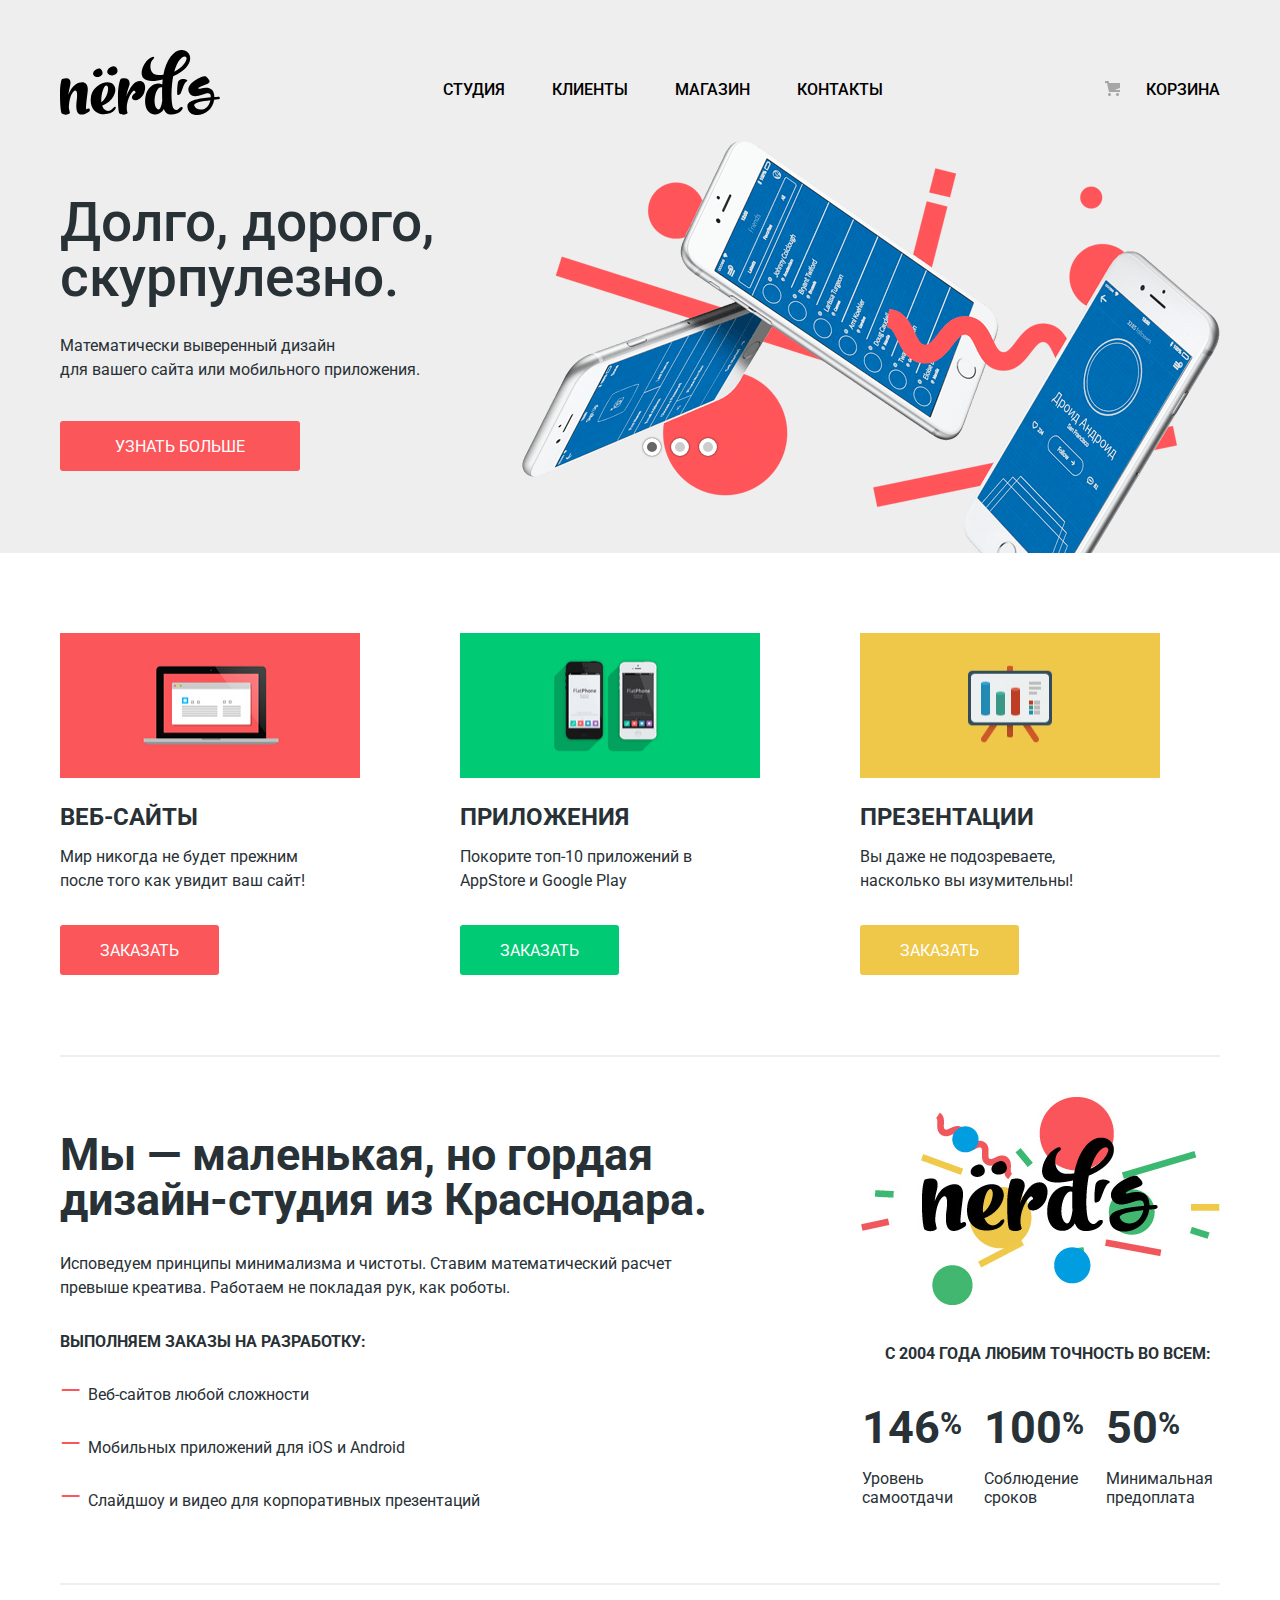
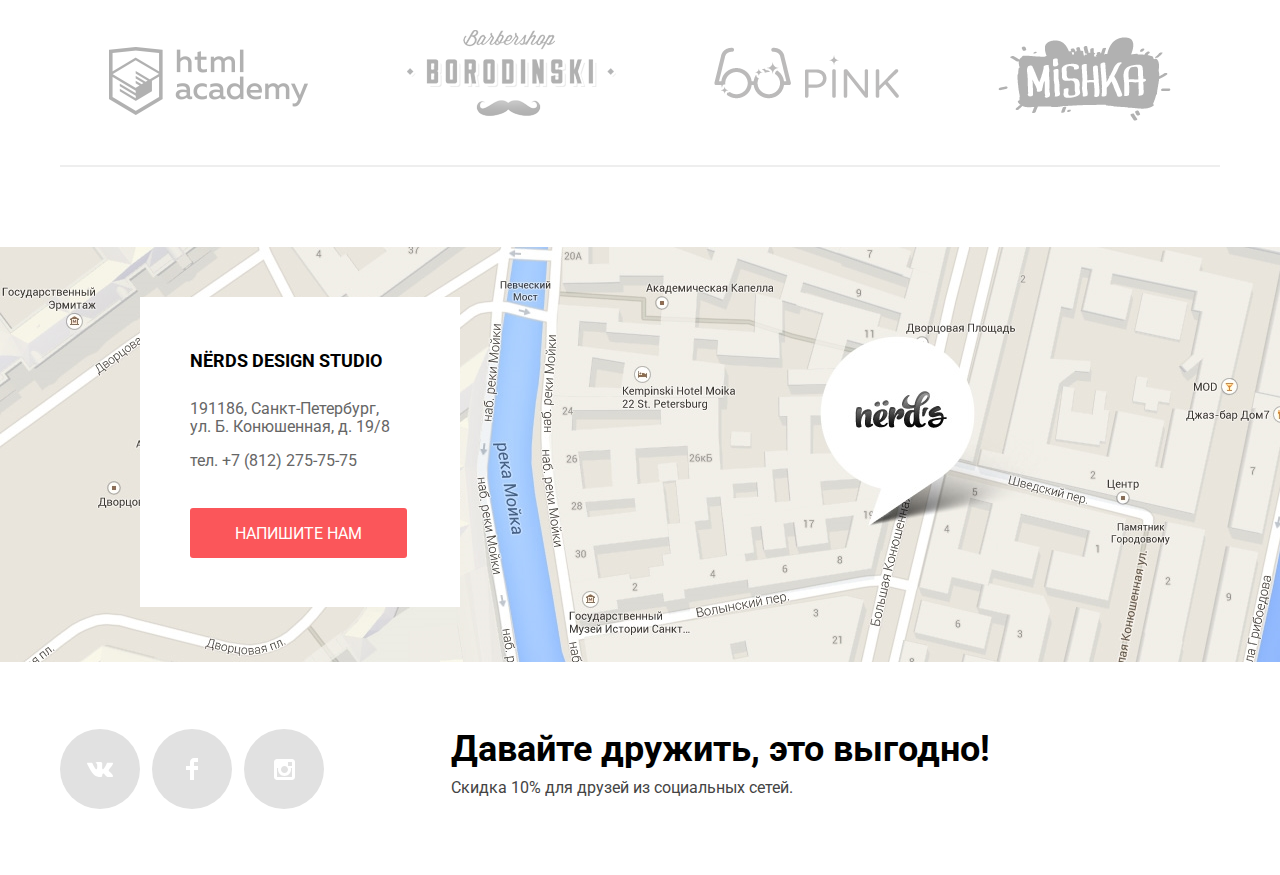
==== index.html @ 8e2d7c71 "Слайдер. Карта." ====
<!DOCTYPE html>
<html lang="ru">
<head>
    <meta charset="utf-8">
	<title>HTML Academy: Нёрдс</title>
	<link href="https://fonts.googleapis.com/css?family=Roboto:400,500,700&amp;subset=cyrillic" rel="stylesheet">
	<link href="css/normalize.css" rel="stylesheet">
	<link href="css/style.css" rel="stylesheet">
</head>
<body>
    <header class="hdr-main">
		<div class="layout-positioner">
			<a class="hdr-logo">
				<img src="img/nerds-logo.svg" width="160" height="65" alt="Логотип студии Нёрдс">
			</a>
			<nav>
				<ul class="main-menu">
					<li><a href="#">Студия</a></li>
					<li><a href="#">Клиенты</a></li>
					<li><a href="catalog.html">Магазин</a></li>
					<li><a href="#">Контакты</a></li>
				</ul>
			</nav>
			<a class="basket" href="#">Корзина</a>
		</div>
	</header>
	<main>
		<h1 class="visually-hidden">Дизайнерская студия Нёрдс</h1>
		<section class="slider">
			<h2 class="visually-hidden">Наши особенности</h2>
			<div class="layout-positioner">
				<input type="radio" id="btn-1" name="toggle" checked>
				<input type="radio" id="btn-2" name="toggle">
				<input type="radio" id="btn-3" name="toggle">
				<div class="slider-controls">
					<label for="btn-1"></label>
					<label for="btn-2"></label>
					<label for="btn-3"></label>
				</div>
				<div class="slider-inner">
					<div class="features">
						<div class="feature-slide slide-first">
							<div class="wrapper-slide">
								<p>Долго, дорого, скурпулезно.</p>
								<p>Математически выверенный дизайн<br> для вашего сайта или мобильного приложения.</p>
								<a class="button btn-slide" href="#" title="Подробнее">Узнать больше</a>
							</div>
						</div>
						<div class="feature-slide slide-second">
							<div class="wrapper-slide">
								<p>Любим математику как никто другой</p>
								<p>Никакого креатива, только математические формулы<br> для расчета идеальных пропорций.</p>
								<a class="button btn-slide" href="#" title="Подробнее">Узнать больше</a>
							</div>
						</div>
						<div class="feature-slide slide-third">
							<div class="wrapper-slide">
								<p>Только ночь, только хардкор</p>
								<p>Работать днем, как все? Мы против этого.<br> Ближе к полуночи работа только начинается.</p>
								<a class="button btn-slide" href="#" title="Подробнее">Узнать больше</a>
							</div>
						</div>
					</div>
				</div>
			</div>
		</section>
		<section class="advantages">
			<h2 class="visually-hidden">Наши преимущества</h2>
			<div class="layout-positioner">
				<ul class="advant-list">
					<li class="advant-item">
						<h3>Веб-сайты</h3>
						<p>Мир никогда не будет прежним<br> после того как увидит ваш сайт!</p>
						<a class="button" href="#" title="Оформить заказ">Заказать</a>
					</li>
					<li class="advant-item">
						<h3>Приложения</h3>
						<p>Покорите топ-10 приложений в AppStore и Google Play</p>
						<a class="button btn-green" href="#" title="Оформить заказ">Заказать</a>
					</li>
					<li class="advant-item">
						<h3>Презентации</h3>
						<p>Вы даже не подозреваете,<br> насколько вы изумительны!</p>
						<a class="button btn-yellow" href="#" title="Оформить заказ">Заказать</a>
					</li>
				</ul>
			</div>
		</section>
		<section class="studio">
			<h2 class="visually-hidden">О нас</h2>
			<div class="layout-positioner">
				<div class="wrapper-studio">
					<p>Мы — маленькая, но гордая дизайн-студия из Краснодара.</p>
					<p>Исповедуем принципы минимализма и чистоты. Ставим математический расчет превыше креатива. Работаем не покладая рук, как роботы.</p>
					<p>Выполняем заказы на разработку:</p>
					<ul>
						<li>Веб-сайтов любой сложности</li>
						<li>Мобильных приложений для iOS и Android</li>
						<li>Слайдшоу и видео для корпоративных презентаций</li>
					</ul>
				</div>
				<div class="wrapper-studio">
					<table class="studio-table">
						<caption>с 2004 года Любим точность во всем:</caption>
						<tr>
							<td><strong>146</strong><sup>%</sup></td>
							<td><strong>100</strong><sup>%</sup></td>
							<td><strong>50</strong><sup>%</sup></td>
						</tr>
						<tr>
							<td>Уровень самоотдачи</td>
							<td>Соблюдение сроков</td>
							<td>Минимальная предоплата</td>
						</tr>
					</table>
				</div>
			</div>
		</section>
		<section class="partners">
			<h2 class="visually-hidden">Наши партнеры</h2>
			<div class="layout-positioner">
				<ul class="partners-list">
					<li class="partner-item">
						<a href="https://htmlacademy.ru/intensive/htmlcss" target="_blank"><img src="img/logo-1.png" alt="Логотип HTML Academy" width="199" height="68"></a>
					</li>
					<li class="partner-item">
						<a href="#" target="_blank"><img src="img/logo-2.png" alt="Логотип Барбершоп" width="209" height="90"></a>
					</li>
					<li class="partner-item">
						<a href="#" target="_blank"><img src="img/logo-3.png" alt="Логотип Pink APP" width="185" height="52"></a>
					</li>
					<li class="partner-item">
						<a href="#" target="_blank"><img src="img/logo-4.png" alt="Логотип Mishka" width="173" height="84"></a>
					</li>
				</ul>
			</div>
		</section>
		<section class="contacts">
			<h2 class="visually-hidden">Наши контактные данные</h2>
			<div class="wrapper-contacts">
				<img src="img/map.jpg" width="1440" height="420" alt="Карта с месторасположением студии">
				<div class="windows-contacts">
					<h4>NЁRDS DESIGN STUDIO</h4>
					<p>191186, Санкт-Петербург,<br> 
					ул. Б. Конюшенная, д. 19/8
					</p>
					<p>тел. +7 (812) 275-75-75</p>
					<a class="button" href="#open-modal" title="Написать письмо">Напишите нам</a>
				</div>
			</div>
			<iframe src="https://yandex.ru/map-widget/v1/?um=constructor%3A1c86262f30f2a0dd16f19cb515d6ae26f671a3a46655e32dbae77481164a32fb&amp;source=constructor" width="100%" height="420" frameborder="0"></iframe>
		</section>
		<section class="modal" id="open-modal">
			<div class="modal-message">
			<h2>Напишите нам</h2>
			<form class="message" action="https://echo.htmlacademy.ru" method="post">
				<p>
					<label for="name-field">Ваше имя:</label>
					<input type="text" name="name" id="name-field" placeholder="Имя Фамилия" onfocus="placeholder='';" onblur="placeholder='Имя Фамилия';">
				</p>
				<p>
					<label for="email-field">Ваш e-mail:</label>
					<input type="email" name="email" id="email-field" placeholder="email@example.com" onfocus="placeholder='';" onblur="placeholder='email@example.com';">
				</p>
				<p>
					<label for="message-field">Текст письма:</label>
					<textarea name="message" id="message-field" placeholder="В свободной форме" onfocus="placeholder='';" onblur="placeholder='В свободной форме';"></textarea>
				</p>
				<button type="submit" class="modal-button button">Отправить</button>
				<a href="#close" class="modal-close">&#10006;</a>
			</form>
			</div>
		</section>
	</main>
	<footer class="ftr-main">
		<div class="layout-positioner">
			<ul class="social-menu">
				<li><a href="#" title="Мы В Контакте" target="_blank"><img src="img/vk-icon.svg" alt="В Контакте"></a></li>
				<li><a href="#" title="Мы в Фейсбуке" target="_blank"><img src="img/fb-icon.svg" alt="Фейсбук"></a></li>
				<li><a href="#" title="Мы в Инстаграм" target="_blank"><img src="img/insta-icon.svg" alt="Инстаграм"></a></li>
			</ul>
			<div class="promo">
				<p><strong>Давайте дружить, это выгодно!</strong><br>
				Скидка 10% для друзей из социальных сетей.</p>
			</div>
		</div>
	</footer>
  </body>
</html>
---- css/style.css ----
body {
    margin: 0;
    padding: 0;
    font: 400 16px/24px "Roboto", "Arial", sans-serif;
    color: #283136;
    background-color: #fff;
  }

  a {
    text-decoration: none;
  }

  ul {
    list-style: none;
    margin: 0;
    padding: 0;
  }

  img {
    max-width: 100%;
    height: auto;
  }

  .button {
    display: inline-block;
    font: inherit;
    text-align: center;
    color: #ffffff;
    font-weight: 400;
    font-size: 16px;
    line-height: 18px;
    vertical-align: middle;
    text-transform: uppercase;
    background-color: #fb565a;
    border: none;
    border-radius: 3px;
  }

  .button:hover,
  .button:focus {
    background-color: #e74246;
  }

  .button:active {
    color: rgba(255, 255, 255, 0.5);
    background-color: #d7373b;
    box-shadow: inset 0 3px #c13135;
  }

  .visually-hidden:not(:focus):not(:active),
  input[type="checkbox"].visually-hidden,
  input[type="radio"].visually-hidden {
    position: absolute;
    width: 1px;
    height: 1px;
    margin: -1px;
    border: 0;
    padding: 0;
    white-space: nowrap;
    clip-path: inset(100%);
    clip: rect(0 0 0 0);
    overflow: hidden;
  }

  .layout-positioner {
    width: 1160px;
    margin: 0 auto;
    padding: 0 20px;
  }

  header,
  .slider {
    background-color: #eee;
  }

  .hdr-main {
    padding-top: 50px;
  }

  .inner .hdr-main {
    padding-bottom: 70px;
  }

  .hdr-main .layout-positioner {
    display: flex;
    justify-content: space-between;
    align-items: center;
  }
  
  .hdr-main h1 {
    font-weight: 500;
    font-size: 55px;
    line-height: 55px;
    color: #000;
    text-align: center;
    margin-top: 70px;
  }

  .hdr-logo img:hover {
    opacity: 0.6;
  }

  .hdr-logo img:active {
    opacity: 0.3;
  }

  nav a,
  nav+a {
    display: block;
    margin-top: 7px;
    font-weight: 500;
    line-height: 18px;
    text-transform: uppercase;
    color: #000;
  }

  nav a:hover,
  nav a:focus,
  nav+a:hover,
  nav+a:focus {
    color: #fb565a;
  }

  nav a:active,
  nav+a:active {
    color: #ababab;
  }

  .main-menu {
    display: flex;
    justify-content: space-between;
    flex-wrap: wrap;
    width: 440px;
  }

  .main-menu-current {
    border-bottom: 2px solid #fb565a;
  }

  .basket {
    position: relative;
    width: 115px;
    text-align: right;
  }

  .basket::before {
    content: "";
    position: absolute;
    width: 15px;
    height: 15px;
    left: 0;
    background: url("../img/cart-icon.png") no-repeat;
  }

  .slider .layout-positioner {
    position: relative;
    overflow: hidden;
  }

  .slider input[type="radio"] {
    display: none;
  }

  .slider-controls {
    position: absolute;
    bottom: 90px;
    left: 50%;
    z-index: 1;
  }

  .slider-controls label {
    display: inline-block;
    margin: 0 3px;
    width: 10px;
    height: 10px;
    border: 4px solid white;
    border-radius: 50%;
    background-color: #cccccc;
    box-shadow: 0 0 2px rgba(0, 0, 0, 0.8);
    cursor: pointer;
    transition: background-color 0.2s;
  }

  #btn-1:checked ~ .slider-controls label[for="btn-1"],
  #btn-2:checked ~ .slider-controls label[for="btn-2"],
  #btn-3:checked ~ .slider-controls label[for="btn-3"] {
    background-color: #666666;
  }
  
  
  #btn-1:checked ~ .slider-inner .features {
    transform: translate(0);
  }
  
  #btn-2:checked ~ .slider-inner .features {
    transform: translate(-1200px);
  }
  
  #btn-3:checked ~ .slider-inner .features {
    transform: translate(-2400px);
  }

  .features {
    width: 320%;
    word-wrap: break-word;
    transition: transform 0.8s ease;
  }

  .feature-slide {
    width: 1190px;
    float: left;
  }

  .wrapper-slide {
    width: 520px;
    padding-top: 73px;
    padding-bottom: 82px;
  }

  .wrapper-slide p {
    margin-top: 29px;
    margin-bottom: 39px;
  }

  .wrapper-slide p:first-child {
    margin: 0;
    font-weight: 500;
    font-size: 55px;
    line-height: 55px;
  }

  .slide-first {
    background: url("../img/slide1.png") no-repeat right 30px bottom;
  }

  .slide-second {
    background: url("../img/slide2.png") no-repeat right bottom;
  }

  .slide-third {
    background: url("../img/slide3.png") no-repeat right bottom;
  }

  .btn-slide {
    padding: 17px 55px 15px 55px;
  }

  .advant-list {
    display: flex;
    padding-top: 80px;
    padding-bottom: 80px;
    border-bottom: 2px solid #eee;
  }

  .advant-item {
    width: 300px;
    margin-right: 100px;
    padding-top: 145px;
  }

  .advant-item:last-child {
    margin-right: 0;
  }
  
  .advant-item:first-child {
    background: url("../img/illustration-1.png") no-repeat;
    background-size: 100% 145px;
  }

  .advant-item:nth-child(2) {
    background: url("../img/illustration-2.png") no-repeat;
    background-size: 100% 145px;
  }

  .advant-item:last-child {
    background: url("../img/illustration-3.png") no-repeat;
    background-size: 100% 145px;
  }

  .advant-item h3 {
    margin-bottom: 13px;
    font-weight: 700;
    font-size: 24px;
    line-height: 30px;
    text-transform: uppercase;
  }

  .advant-item p {
    margin-top: 0;
    margin-bottom: 32px;
  }

  .advant-item .button {
    padding: 17px 40px 15px 40px;
  }

  .btn-green {
    background-color: #00ca74;
  }

  .btn-green:hover,
  .btn-green:focus {
    background-color: #00bc6c;
  }

  .btn-green:active {
    background-color: #00aa62;
    box-shadow: inset 0 3px #009958;
  }

  .btn-yellow {
    background-color: #efc84a;
  }

  .btn-yellow:hover,
  .btn-yellow:focus {
    background-color: #eab534;
  }

  .btn-yellow:active {
    background-color: #e5a722;
    box-shadow: inset 0 3px #ce961f;
  }

  .studio {
    padding-top: 40px;
    padding-bottom: 45px;
  }

  .studio .layout-positioner {
    display: flex;
    justify-content: space-between;
  }

  .wrapper-studio li {
    margin-bottom: 25px;
  }

  .wrapper-studio li::before {
    content: "― ";
    color: #fb565a;
    font-size: 27px;
  }

  .wrapper-studio:first-child {
    width: 660px;
  }

  .wrapper-studio:last-child {
    width: 360px;
    padding-top: 245px;
    background: url("../img/nerds-illustration.jpg") no-repeat;
  }

  .wrapper-studio p:first-child {
    font-weight: 700;
    font-size: 45px;
    line-height: 45px;
    margin-top: 35px;
    margin-bottom: 30px;
  }

  .wrapper-studio p:nth-child(2) {
    margin-bottom: 30px;
  }

  .wrapper-studio p:last-of-type {
    margin-bottom: 25px;
  }

  .studio-table caption {
    margin-bottom: 50px;
  }

  .studio-table caption,
  .wrapper-studio p:last-of-type {
    font-weight: 700;
    text-transform: uppercase;
  }

  .studio-table td {
    padding: 5px 20px 15px 0;
    text-align: left;
    line-height: 1.2;
  }

  .studio-table strong {
    font-weight: 700;
    font-size: 45px;
    line-height: 10.06px;
  }

  .studio-table sup {
    font-weight: 700;
    font-size: 30px;
    vertical-align: middle;
  }

  .partners-list {
    display: flex;
    justify-content: space-around;
    border-top: 2px solid #eee;
    padding-top: 45px;
    padding-bottom: 37px;
    border-bottom: 2px solid #eee;
  }

  .partner-item {
    opacity: 0.3;
  }

  .partner-item:hover {
    opacity: 1;
  }

  .partner-item:active {
    opacity: 0.1;
  }

  .partner-item:first-child {
    margin-top: 17px;
  }

  .partner-item:nth-child(3) img{
    margin-top: 17px;
  }

  .partner-item:last-child {
    margin-top: 7px;
  }

  .contacts {
    position: relative;
    padding-top: 80px;
  }

  .inner .contacts {
    padding-top: 60px;
  }

  .contacts iframe {
    position: absolute;
    top: 75px;
    left: 0;
    width: 100%;
    z-index: 1;
  }

  .inner .contacts iframe {
    top: 60px;
  }

  .wrapper-contacts {
    position: relative;
    width: 1440px;
    height: 420px;
    margin: 0 auto;
  }

  .windows-contacts {
    position: absolute;
    width: 320px;
    height: 310px;
    top: 50px;
    left: 140px;
    padding: 25px 50px;
    box-sizing: border-box;
    background-color: #fff;
    z-index: 2;
  }

  .windows-contacts h4 {
    color: #000;
    font-weight: 700;
    font-size: 18px;
    line-height: 30px;
  }

  .windows-contacts p {
    color: #666;
    font-size: 16px;
    line-height: 18px;
  }

  .windows-contacts p:nth-of-type(2) {
    margin-bottom: 38px;
  }

  .windows-contacts .button {
    padding: 17px 45px 15px 45px;
  } 

  .flex-container {
    display: flex;
    justify-content: space-between;
    padding-top: 53px;
  }

  .filters {
    min-width: 260px;
  }

  .filters fieldset {
    padding: 0;
    border: none;
    margin-bottom: 28px;
  }

  .filters ul {
    line-height: 40px;
  }

  .filters legend {
    color: #000;
    font-weight: 700;
    font-size: 18px;
    line-height: 30px;
    text-transform: uppercase;
  }

  .filter-slider legend {
    margin-bottom: 60px;
  }

  .filter-option li {
    padding-left: 35px;
  }

  .filter-option label {
    position: relative;
    display: block;
    cursor: pointer;
  }

  .filter-radio+label::before {
    content: "";
    position: absolute;
    width: 25px;
    height: 25px;
    left: -35px;
    top: 8px;
    background: url("../img/radio-off.png") no-repeat;
    opacity: 0.5;
  }

  .filter-radio:checked+label::before {
    content: "";
    position: absolute;
    width: 25px;
    height: 25px;
    left: -35px;
    top: 8px;
    background: url("../img/radio-on.png") no-repeat;
    opacity: 0.5;
  }

  .filter-checkbox+label::before {
    content: "";
    position: absolute;
    width: 25px;
    height: 25px;
    left: -35px;
    top: 8px;
    background: url("../img/checkbox-off.png") no-repeat;
    opacity: 0.5;
  }

  .filter-checkbox:checked+label::before {
    content: "";
    position: absolute;
    width: 25px;
    height: 25px;
    left: -35px;
    top: 8px;
    background: url("../img/checkbox-on.png") no-repeat;
    opacity: 0.5;
  }

  .filters input:hover+label::before,
  .filters input:focus+label::before {
    opacity: 1;
  }

  .filters input:disabled+label {
    color: #bec1c2;
  }

  .filters input:disabled+label::before {
    opacity: 0.15;
  }

  .filter-button {
    padding: 17px 90px 15px 90px;
    font-weight: 500;
    color: #000;
    background-color: #eee;
  }

  .filter-button:hover,
  .filter-button:focus {
    background-color: #dfdfdf;
    outline: none;
  }

  .filter-button:active {
    color: #959595;
    background-color: #d5d5d5;
    box-shadow: inset 0 3px #bfbfbf;
    outline: none;
  }

  .sort p {
    display: inline;
    color: #000;
    font-weight: 700;
    font-size: 18px;
    line-height: 30px;
    text-transform: uppercase;
  }

  .sort ul {
    float: right;
  }

  .sort li {
    display: inline-block;
    margin-left: 21px;
  }

  .sort li:last-of-type a,
  .sort li:nth-last-of-type(2) a {
    font-size: 32px;
    vertical-align: middle;
  }

  .sort li:last-of-type a {
    position: relative;
    right: -8px;
  }

  .sort li:last-of-type {
    margin-left: -10px;
  }

  .sort li:nth-last-of-type(2) {
    margin-left: 36px;
  }

  .sort a {
    color: #b2b2b2;
    font-size: 14px;
    line-height: 18px;
    text-transform: uppercase;
  }

  .sort a:hover,
  .sort a:focus {
    color: #666;
  }

  .sort a:active {
    color: #000;
  }

  .catalog {
    width: 760px;
  }

  .catalog-list {
    display: flex;
    flex-wrap: wrap;
    justify-content: space-between;
    margin-top: 47px;
  }

  .catalog-item {
    position: relative;
    width: 360px;
    height: 615px;
    margin-bottom: 35px;
    padding-top: 40px;
    box-sizing: border-box;
    background-color: #e9e9e9;
    border-top-left-radius: 5px;
    border-top-right-radius: 5px;
  }

  .catalog-item:hover {
    background-color: #4d4d4d;
  }

  .catalog-item:hover>.catalog-item-hidden {
    display: block;
  }

  .catalog-item span {
    position: absolute;
    top: 7px;
    left: 10px;
    color: #fff;
    font-size: 30px;
  }

  .catalog-item-hidden {
    position: absolute;
    display: none;
    width: 360px;
    padding-top: 10px;
    padding-bottom: 50px;
    bottom: 0;
    left: 0;
    background-color: #eee;
    text-align: center;
  }

  .catalog-item-hidden h3 {
    color: #000;
    font-size: 18px;
    line-height: 30px;
    text-transform: uppercase;
  }

  .catalog-item-hidden p {
    margin-bottom: 40px;
    color: #666;
    font-size: 16px;
    line-height: 18px;
  }

  .catalog-item-hidden .button {
    padding: 15px 60px;
  }

  .pagination-item {
    display: inline-block;
    vertical-align: top;
    margin-top: 25px;
  }

  .pagination-item a { 
    display: block;
    padding: 10px 17px;
    margin-right: 8px;
    box-sizing: border-box;
    font-weight: 500;
    color: #000;
    text-align: center;
    background-color: #eee;
    border: 3px solid transparent;
    border-radius: 3px;
  }
  
  .pagination-item:last-child a {
    padding: 10px 82px;
    text-transform: uppercase;
  }

  .pagination-item a:hover,
  .pagination-item a:focus {
    background-color: #dfdfdf;
  }
  
  .pagination-item a:active {
    color: #959595;
    background-color: #d5d5d5;
    border-top-color: #bfbfbf;
  }

  .pagination-item-current a {
    color: #000000;
    background-color: #fff;
    border: 3px solid #dfdfdf;
  }
  
  .pagination-item-current a:hover,
  .pagination-item-current a:focus,
  .pagination-item-current a:active {
    color: #000000;
    background-color: #ffffff;
  }

  .ftr-main {
    padding-top: 50px;
    padding-bottom: 55px;
  }

  .ftr-main .layout-positioner {
    display: flex;
    align-items: center;
  }

  .social-menu {
    margin-right: 127px;
  }

  .social-menu li {
    display: inline-block;
  }

  .social-menu a {
    display: inline-block;
    width: 80px;
    height: 80px;
    margin-right: 8px;
    border-radius: 50%;
    text-align: center;
    line-height: 80px;
    background-color: #e1e1e1;
  }

  .social-menu li:last-child a {
    margin-right: 0;
  }

  .social-menu img {
    vertical-align: middle;
  } 

  .social-menu a:hover,
  .social-menu a:focus {
    background-color: #e74246;
  }

  .social-menu a:active {
    background-color: #d7373b;
    box-shadow: inset 0 3px #c13135;
  }

  .social-menu a:active img {
    opacity: 0.5;
  }

  .promo strong {
    color: #000;
    font-weight: 700;
    font-size: 36px;
  }

  .promo p {
    color: #444;
    line-height: 32px;
  }

  .modal {
    position: fixed;
    top: 0;
    right: 0;
    bottom: 0;
    left: 0;
    background: rgba(255,255,255,0.4);
    display: none;
  }

  .modal:target {
    display: block;
    pointer-events: auto;
  }

  .modal-message {
    position: relative;
    width: 960px;
    height: 590px;
    padding: 67px 100px;
    margin: 50vh auto;
    transform: translateY(-300px);
    box-sizing: border-box;
    background-color: #fff;
    box-shadow: 0 15px 50px -10px #000;
  }

  .modal-message h2 {
    margin-top: 0;
    font-weight: 500;
    font-size: 45px;
    line-height: 45px;
    color: #000;
  }

  .message p {
    display: inline-block;
  }

  .message p:first-child {
    margin-right: 36px;
  }

  .message input {
    width: 360px;
    padding: 11px;
    box-sizing: border-box;
  }

  .message textarea {
    width: 760px;
    height: 110px;
    margin-bottom: 25px;
    padding: 11px;
    box-sizing: border-box;
  }


  .modal input,
  .modal textarea {
    font: inherit;
    background-color: transparent;
    border: 2px solid #d7dcde;
  }

  .modal input:hover,
  .modal textarea:hover {
    border-color: #b4b9bb;
  }

  .modal input:focus,
  .modal textarea:focus {
    outline: none;
    border-color: #000;
  }

  .modal input:invalid,
  .modal textarea:invalid {
    border-color: #e74246;
    color: #e74246;
  }

  .modal label {
    display: block;
    font-weight: 700;
    line-height: 18px;
    margin-bottom: 10px;
  }

  .modal-close {
    position: absolute;
    top: 70px;
    right: 80px;
    cursor: pointer;
    font-size: 30px;
    color: #fecccd; 
    border: none;
    background: none;
    outline: none;
  }

  .modal-close:hover,
  .modal-close:focus {
    color: #fb565a;
  }

  .modal-close:active {
    color: #ffeeee;
  }

  .modal-button {
    padding: 17px 80px 15px 80px;
    cursor: pointer;
    outline: none;
  }
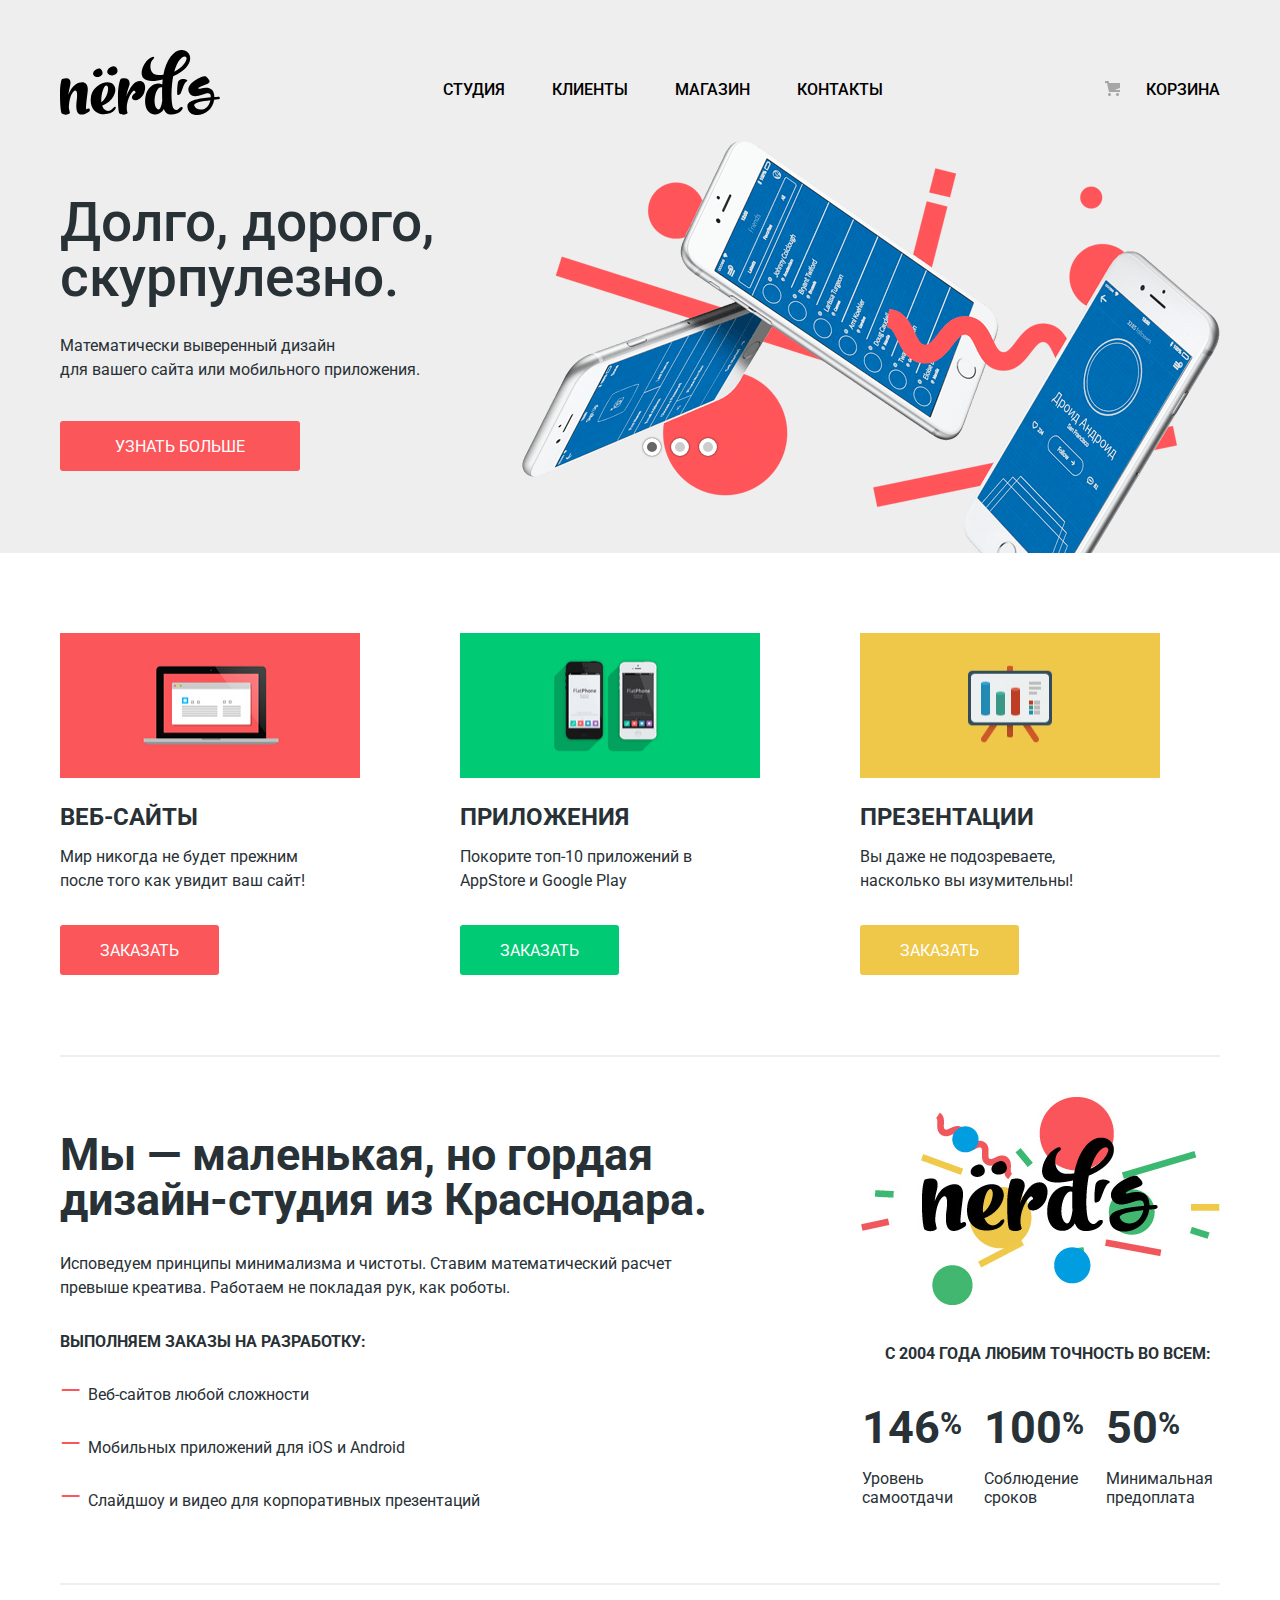
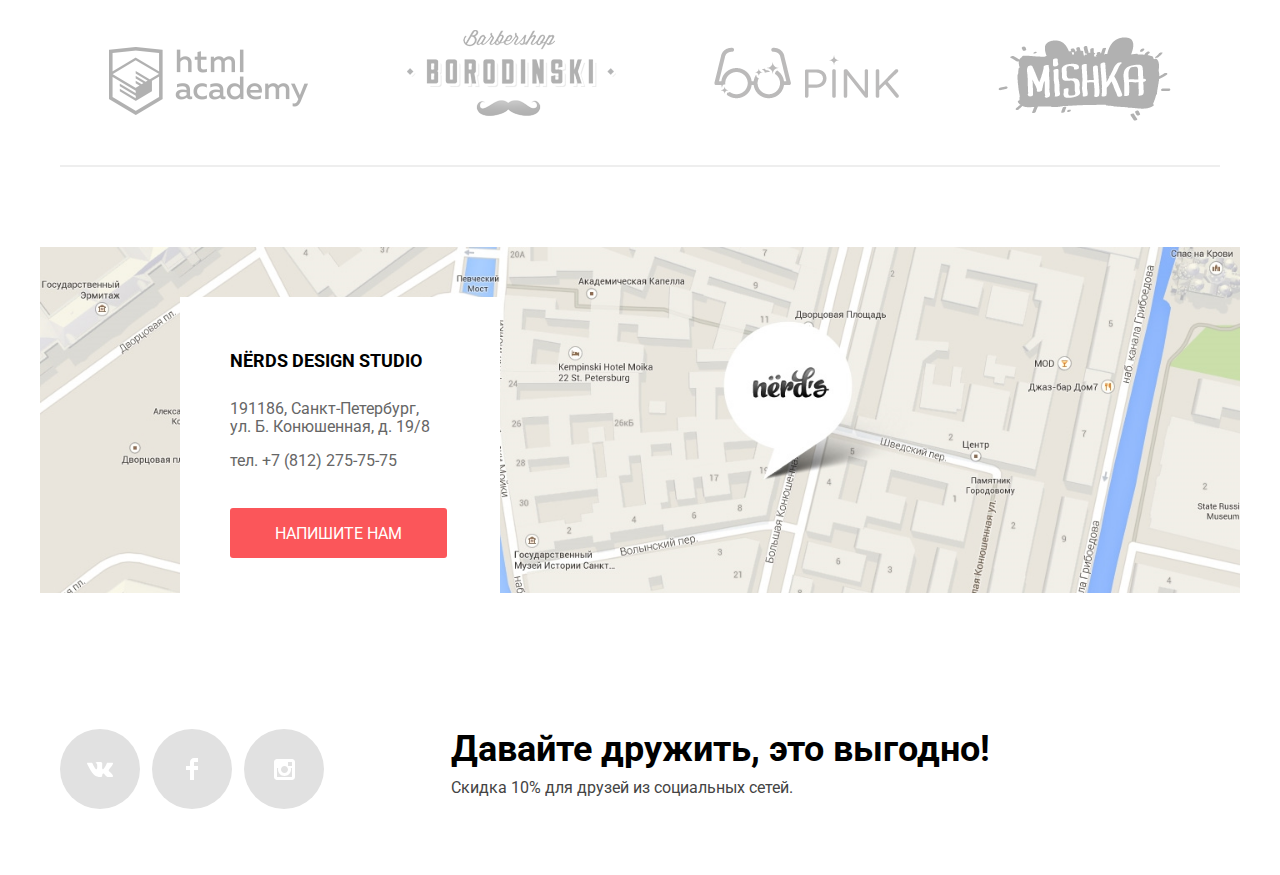
==== commit 16cf2724: "Правка карты." ====
--- a/index.html
+++ b/index.html
@@ -138,7 +138,7 @@
 		<section class="contacts">
 			<h2 class="visually-hidden">Наши контактные данные</h2>
 			<div class="wrapper-contacts">
-				<img src="img/map.jpg" width="1440" height="420" alt="Карта с месторасположением студии">
+				<img src="img/map.jpg" width="1200" height="420" alt="Карта с месторасположением студии">
 				<div class="windows-contacts">
 					<h4>NЁRDS DESIGN STUDIO</h4>
 					<p>191186, Санкт-Петербург,<br> 
@@ -148,7 +148,7 @@
 					<a class="button" href="#open-modal" title="Написать письмо">Напишите нам</a>
 				</div>
 			</div>
-			<iframe src="https://yandex.ru/map-widget/v1/?um=constructor%3A1c86262f30f2a0dd16f19cb515d6ae26f671a3a46655e32dbae77481164a32fb&amp;source=constructor" width="100%" height="420" frameborder="0"></iframe>
+			<iframe src="https://yandex.ru/map-widget/v1/?um=constructor%3A1c86262f30f2a0dd16f19cb515d6ae26f671a3a46655e32dbae77481164a32fb&amp;source=constructor"></iframe>
 		</section>
 		<section class="modal" id="open-modal">
 			<div class="modal-message">
--- a/css/style.css
+++ b/css/style.css
@@ -443,6 +443,8 @@
     top: 75px;
     left: 0;
     width: 100%;
+    height: 420px;
+    border: none;
     z-index: 1;
   }
 
@@ -452,7 +454,7 @@
 
   .wrapper-contacts {
     position: relative;
-    width: 1440px;
+    width: 1200px;
     height: 420px;
     margin: 0 auto;
   }
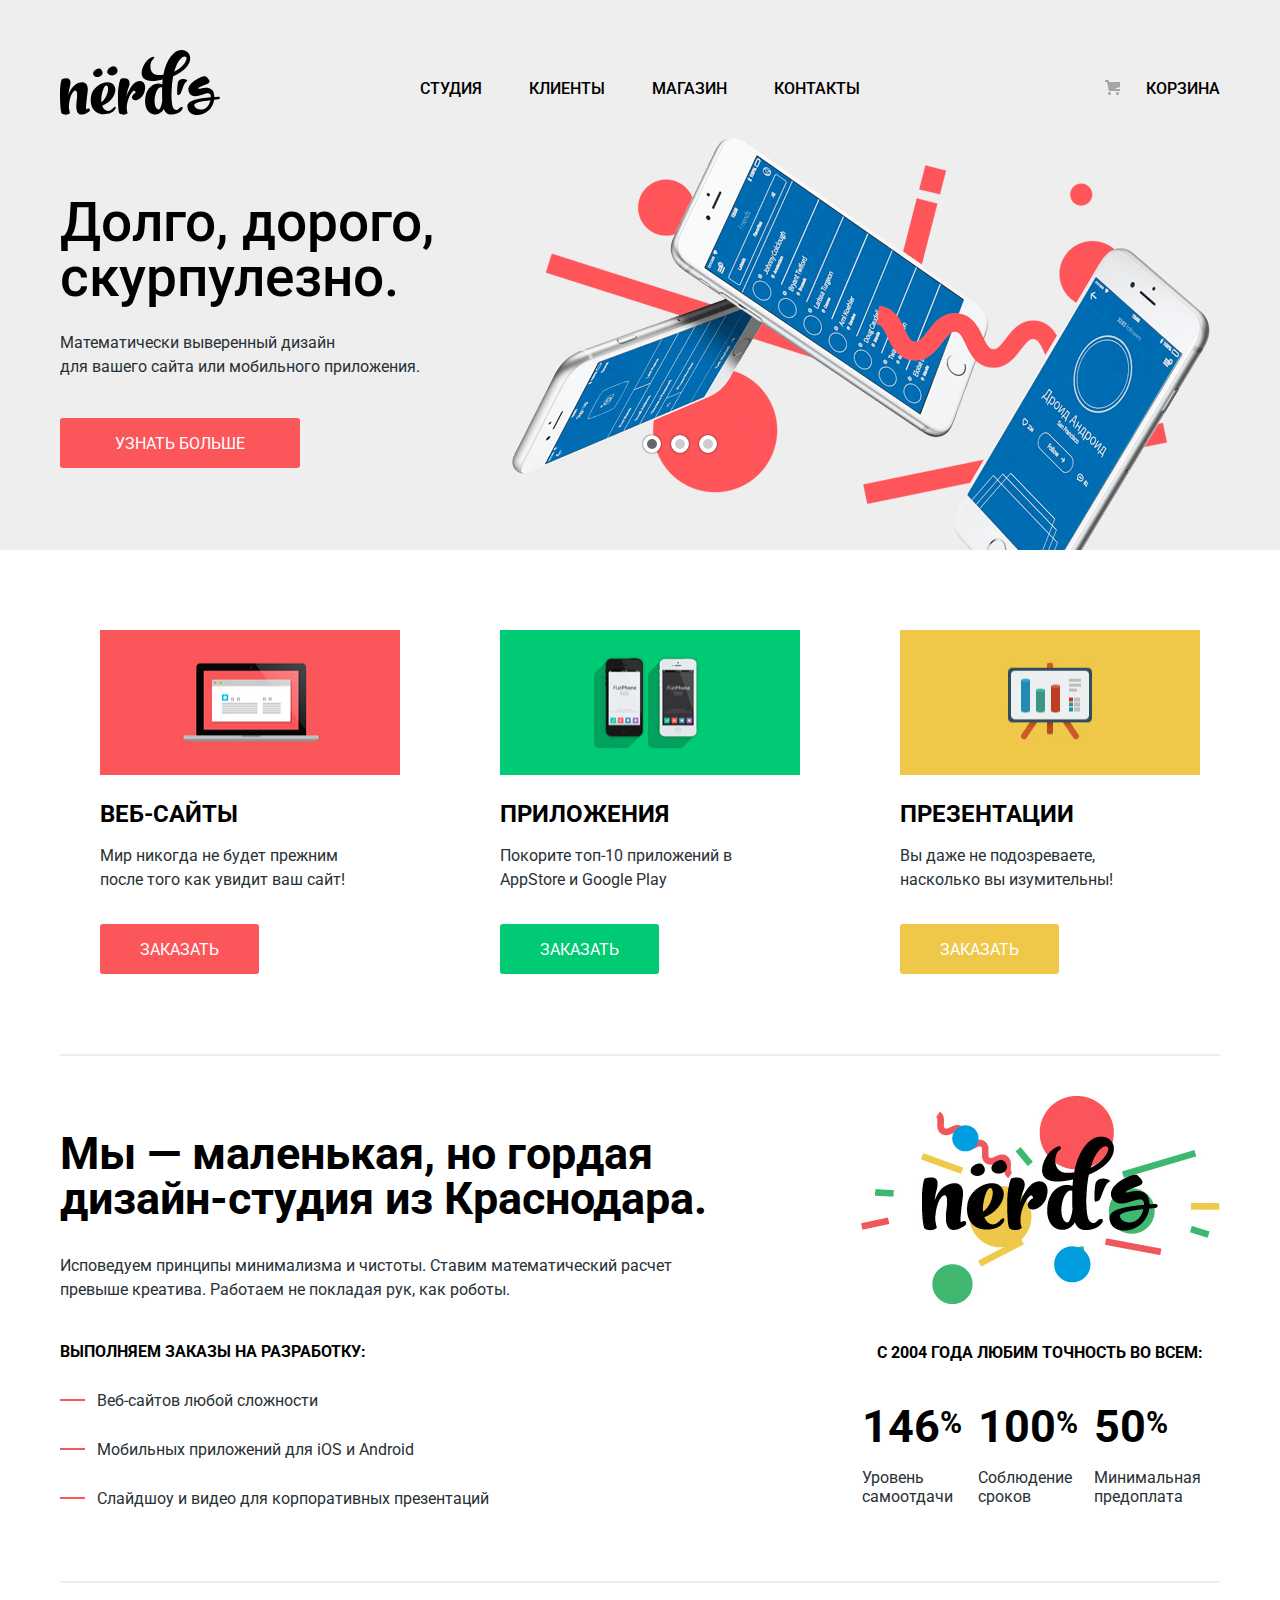
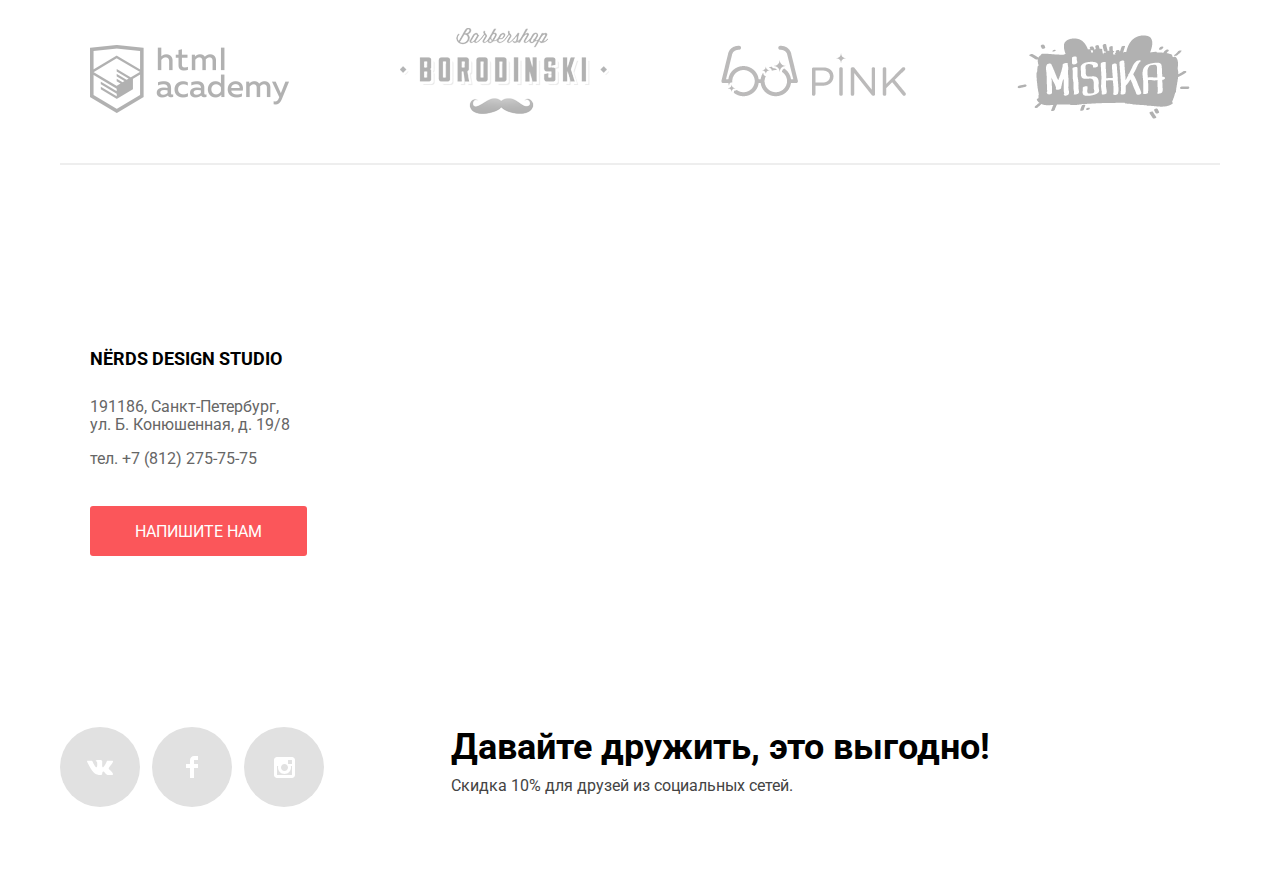
==== commit 27c4611e: "Исправления" ====
--- a/index.html
+++ b/index.html
@@ -33,9 +33,9 @@
 				<input type="radio" id="btn-2" name="toggle">
 				<input type="radio" id="btn-3" name="toggle">
 				<div class="slider-controls">
-					<label for="btn-1"></label>
-					<label for="btn-2"></label>
-					<label for="btn-3"></label>
+					<label for="btn-1" title="Следующий слайд"></label>
+					<label for="btn-2" title="Следующий слайд"></label>
+					<label for="btn-3" title="Следующий слайд"></label>
 				</div>
 				<div class="slider-inner">
 					<div class="features">
@@ -100,7 +100,7 @@
 					</ul>
 				</div>
 				<div class="wrapper-studio">
-					<table class="studio-table">
+					<table class="studio-table" width="360">
 						<caption>с 2004 года Любим точность во всем:</caption>
 						<tr>
 							<td><strong>146</strong><sup>%</sup></td>
@@ -138,7 +138,6 @@
 		<section class="contacts">
 			<h2 class="visually-hidden">Наши контактные данные</h2>
 			<div class="wrapper-contacts">
-				<img src="img/map.jpg" width="1200" height="420" alt="Карта с месторасположением студии">
 				<div class="windows-contacts">
 					<h4>NЁRDS DESIGN STUDIO</h4>
 					<p>191186, Санкт-Петербург,<br> 
--- a/css/style.css
+++ b/css/style.css
@@ -4,21 +4,11 @@
     font: 400 16px/24px "Roboto", "Arial", sans-serif;
     color: #283136;
     background-color: #fff;
+    overflow-x: hidden;
   }
 
   a {
     text-decoration: none;
-  }
-
-  ul {
-    list-style: none;
-    margin: 0;
-    padding: 0;
-  }
-
-  img {
-    max-width: 100%;
-    height: auto;
   }
 
   .button {
@@ -44,7 +34,8 @@
   .button:active {
     color: rgba(255, 255, 255, 0.5);
     background-color: #d7373b;
-    box-shadow: inset 0 3px #c13135;
+    -webkit-box-shadow: inset 0 3px #c13135;
+            box-shadow: inset 0 3px #c13135;
   }
 
   .visually-hidden:not(:focus):not(:active),
@@ -57,7 +48,8 @@
     border: 0;
     padding: 0;
     white-space: nowrap;
-    clip-path: inset(100%);
+    -webkit-clip-path: inset(100%);
+            clip-path: inset(100%);
     clip: rect(0 0 0 0);
     overflow: hidden;
   }
@@ -82,9 +74,15 @@
   }
 
   .hdr-main .layout-positioner {
+    display: -webkit-box;
+    display: -ms-flexbox;
     display: flex;
-    justify-content: space-between;
-    align-items: center;
+    -webkit-box-pack: justify;
+        -ms-flex-pack: justify;
+            justify-content: space-between;
+    -webkit-box-align: center;
+        -ms-flex-align: center;
+            align-items: center;
   }
   
   .hdr-main h1 {
@@ -107,7 +105,8 @@
   nav a,
   nav+a {
     display: block;
-    margin-top: 7px;
+    margin-top: 15px;
+    padding-bottom: 10px;
     font-weight: 500;
     line-height: 18px;
     text-transform: uppercase;
@@ -127,10 +126,20 @@
   }
 
   .main-menu {
+    position: relative;
+    left: -23px;
+    display: -webkit-box;
+    display: -ms-flexbox;
     display: flex;
-    justify-content: space-between;
-    flex-wrap: wrap;
+    -webkit-box-pack: justify;
+        -ms-flex-pack: justify;
+            justify-content: space-between;
+    -ms-flex-wrap: wrap;
+        flex-wrap: wrap;
     width: 440px;
+    list-style: none;
+    margin: 0;
+    padding: 0;
   }
 
   .main-menu-current {
@@ -176,8 +185,10 @@
     border: 4px solid white;
     border-radius: 50%;
     background-color: #cccccc;
-    box-shadow: 0 0 2px rgba(0, 0, 0, 0.8);
+    -webkit-box-shadow: 0 0 2px rgba(0, 0, 0, 0.8);
+            box-shadow: 0 0 2px rgba(0, 0, 0, 0.8);
     cursor: pointer;
+    -webkit-transition: background-color 0.2s;
     transition: background-color 0.2s;
   }
 
@@ -189,25 +200,31 @@
   
   
   #btn-1:checked ~ .slider-inner .features {
-    transform: translate(0);
+    -webkit-transform: translate(0);
+            transform: translate(0);
   }
   
   #btn-2:checked ~ .slider-inner .features {
-    transform: translate(-1200px);
+    -webkit-transform: translate(-1200px);
+            transform: translate(-1200px);
   }
   
   #btn-3:checked ~ .slider-inner .features {
-    transform: translate(-2400px);
+    -webkit-transform: translate(-2400px);
+            transform: translate(-2400px);
   }
 
   .features {
     width: 320%;
     word-wrap: break-word;
+    -webkit-transition: -webkit-transform 0.8s ease;
+    transition: -webkit-transform 0.8s ease;
     transition: transform 0.8s ease;
+    transition: transform 0.8s ease, -webkit-transform 0.8s ease;
   }
 
   .feature-slide {
-    width: 1190px;
+    width: 1180px;
     float: left;
   }
 
@@ -218,12 +235,13 @@
   }
 
   .wrapper-slide p {
-    margin-top: 29px;
+    margin-top: 26px;
     margin-bottom: 39px;
   }
 
   .wrapper-slide p:first-child {
     margin: 0;
+    color: #000;
     font-weight: 500;
     font-size: 55px;
     line-height: 55px;
@@ -246,7 +264,11 @@
   }
 
   .advant-list {
+    display: -webkit-box;
+    display: -ms-flexbox;
     display: flex;
+    list-style: none;
+    margin: 0;
     padding-top: 80px;
     padding-bottom: 80px;
     border-bottom: 2px solid #eee;
@@ -278,7 +300,8 @@
   }
 
   .advant-item h3 {
-    margin-bottom: 13px;
+    margin-bottom: 15px;
+    color: #000;
     font-weight: 700;
     font-size: 24px;
     line-height: 30px;
@@ -305,7 +328,8 @@
 
   .btn-green:active {
     background-color: #00aa62;
-    box-shadow: inset 0 3px #009958;
+    -webkit-box-shadow: inset 0 3px #009958;
+            box-shadow: inset 0 3px #009958;
   }
 
   .btn-yellow {
@@ -319,7 +343,8 @@
 
   .btn-yellow:active {
     background-color: #e5a722;
-    box-shadow: inset 0 3px #ce961f;
+    -webkit-box-shadow: inset 0 3px #ce961f;
+            box-shadow: inset 0 3px #ce961f;
   }
 
   .studio {
@@ -328,18 +353,35 @@
   }
 
   .studio .layout-positioner {
+    display: -webkit-box;
+    display: -ms-flexbox;
     display: flex;
-    justify-content: space-between;
+    -webkit-box-pack: justify;
+        -ms-flex-pack: justify;
+            justify-content: space-between;
+  }
+
+  .wrapper-studio ul {
+    list-style: none;
+    margin: 0;
+    padding: 0;
   }
 
   .wrapper-studio li {
+    position: relative;
     margin-bottom: 25px;
+    padding-left: 37px;
   }
 
   .wrapper-studio li::before {
-    content: "― ";
-    color: #fb565a;
-    font-size: 27px;
+    content: "";
+    display: block;
+    position: absolute;
+    top: 10px;
+    left: 0;
+    width: 25px;
+    height: 2px;
+    background-color: #fb565a;
   }
 
   .wrapper-studio:first-child {
@@ -353,55 +395,66 @@
   }
 
   .wrapper-studio p:first-child {
+    color: #000;
     font-weight: 700;
     font-size: 45px;
     line-height: 45px;
     margin-top: 35px;
-    margin-bottom: 30px;
+    margin-bottom: 33px;
   }
 
   .wrapper-studio p:nth-child(2) {
-    margin-bottom: 30px;
+    margin-bottom: 38px;
   }
 
   .wrapper-studio p:last-of-type {
     margin-bottom: 25px;
   }
 
+  table {
+  }
+
   .studio-table caption {
     margin-bottom: 50px;
   }
 
   .studio-table caption,
   .wrapper-studio p:last-of-type {
+    color: #000;
     font-weight: 700;
     text-transform: uppercase;
   }
 
   .studio-table td {
-    padding: 5px 20px 15px 0;
+    padding: 5px 10px 15px 0;
     text-align: left;
     line-height: 1.2;
   }
 
   .studio-table strong {
+    color: #000;
     font-weight: 700;
     font-size: 45px;
     line-height: 10.06px;
   }
 
   .studio-table sup {
+    color: #000;
     font-weight: 700;
     font-size: 30px;
     vertical-align: middle;
   }
 
   .partners-list {
+    display: -webkit-box;
+    display: -ms-flexbox;
     display: flex;
-    justify-content: space-around;
+    -ms-flex-pack: distribute;
+        justify-content: space-between;
+    list-style: none;
+    margin: 0;
+    padding: 45px 30px 37px 30px;
     border-top: 2px solid #eee;
-    padding-top: 45px;
-    padding-bottom: 37px;
     border-bottom: 2px solid #eee;
   }
 
@@ -464,11 +517,12 @@
     width: 320px;
     height: 310px;
     top: 50px;
-    left: 140px;
+    left: 0;
     padding: 25px 50px;
-    box-sizing: border-box;
+    -webkit-box-sizing: border-box;
+            box-sizing: border-box;
     background-color: #fff;
-    z-index: 2;
+    z-index: 3500;
   }
 
   .windows-contacts h4 {
@@ -492,9 +546,13 @@
     padding: 17px 45px 15px 45px;
   } 
 
-  .flex-container {
+  .catalog-container {
+    display: -webkit-box;
+    display: -ms-flexbox;
     display: flex;
-    justify-content: space-between;
+    -webkit-box-pack: justify;
+        -ms-flex-pack: justify;
+            justify-content: space-between;
     padding-top: 53px;
   }
 
@@ -522,6 +580,12 @@
 
   .filter-slider legend {
     margin-bottom: 60px;
+  }
+
+  .filter-option {
+    list-style: none;
+    margin: 0;
+    padding: 0;
   }
 
   .filter-option li {
@@ -607,12 +671,26 @@
   .filter-button:active {
     color: #959595;
     background-color: #d5d5d5;
-    box-shadow: inset 0 3px #bfbfbf;
+    -webkit-box-shadow: inset 0 3px #bfbfbf;
+            box-shadow: inset 0 3px #bfbfbf;
     outline: none;
+  }
+
+  .sort {
+    display: -webkit-box;
+    display: -ms-flexbox;
+    display: flex;
+    -webkit-box-pack: justify;
+        -ms-flex-pack: justify;
+            justify-content: space-between;
+    -webkit-box-align: center;
+        -ms-flex-align: center;
+            align-items: flex-start;
   }
 
   .sort p {
     display: inline;
+    margin: 0;
     color: #000;
     font-weight: 700;
     font-size: 18px;
@@ -621,7 +699,9 @@
   }
 
   .sort ul {
-    float: right;
+    list-style: none;
+    margin: 0;
+    padding: 0;
   }
 
   .sort li {
@@ -669,9 +749,17 @@
   }
 
   .catalog-list {
+    display: -webkit-box;
+    display: -ms-flexbox;
     display: flex;
-    flex-wrap: wrap;
-    justify-content: space-between;
+    -ms-flex-wrap: wrap;
+        flex-wrap: wrap;
+    -webkit-box-pack: justify;
+        -ms-flex-pack: justify;
+            justify-content: space-between;
+    list-style: none;
+    margin: 0;
+    padding: 0;
     margin-top: 47px;
   }
 
@@ -681,7 +769,8 @@
     height: 615px;
     margin-bottom: 35px;
     padding-top: 40px;
-    box-sizing: border-box;
+    -webkit-box-sizing: border-box;
+            box-sizing: border-box;
     background-color: #e9e9e9;
     border-top-left-radius: 5px;
     border-top-right-radius: 5px;
@@ -689,6 +778,8 @@
 
   .catalog-item:hover {
     background-color: #4d4d4d;
+    -webkit-box-shadow: 0 5px 20px -5px rgba(0, 0, 0, 0.685);
+            box-shadow: 0 5px 20px -5px rgba(0, 0, 0, 0.685);
   }
 
   .catalog-item:hover>.catalog-item-hidden {
@@ -706,9 +797,13 @@
   .catalog-item-hidden {
     position: absolute;
     display: none;
-    width: 360px;
-    padding-top: 10px;
-    padding-bottom: 50px;
+    width: 100%;
+    max-height: 230px; 
+    overflow-y: auto; 
+    -webkit-box-sizing: border-box; 
+            box-sizing: border-box;
+    padding-top: 7px;
+    padding-bottom: 40px;
     bottom: 0;
     left: 0;
     background-color: #eee;
@@ -723,7 +818,7 @@
   }
 
   .catalog-item-hidden p {
-    margin-bottom: 40px;
+    margin-bottom: 30px;
     color: #666;
     font-size: 16px;
     line-height: 18px;
@@ -733,17 +828,24 @@
     padding: 15px 60px;
   }
 
+  .pagination-list {
+    list-style: none;
+    margin: 0;
+    padding: 0;
+    margin-top: 25px;
+  }
+
   .pagination-item {
     display: inline-block;
     vertical-align: top;
-    margin-top: 25px;
+    margin-right: 8px;
   }
 
   .pagination-item a { 
     display: block;
     padding: 10px 17px;
-    margin-right: 8px;
-    box-sizing: border-box;
+    -webkit-box-sizing: border-box;
+            box-sizing: border-box;
     font-weight: 500;
     color: #000;
     text-align: center;
@@ -787,11 +889,18 @@
   }
 
   .ftr-main .layout-positioner {
+    display: -webkit-box;
+    display: -ms-flexbox;
     display: flex;
-    align-items: center;
+    -webkit-box-align: center;
+        -ms-flex-align: center;
+            align-items: center;
   }
 
   .social-menu {
+    list-style: none;
+    margin: 0;
+    padding: 0;
     margin-right: 127px;
   }
 
@@ -825,7 +934,8 @@
 
   .social-menu a:active {
     background-color: #d7373b;
-    box-shadow: inset 0 3px #c13135;
+    -webkit-box-shadow: inset 0 3px #c13135;
+            box-shadow: inset 0 3px #c13135;
   }
 
   .social-menu a:active img {
@@ -851,6 +961,7 @@
     left: 0;
     background: rgba(255,255,255,0.4);
     display: none;
+    z-index: 5000;
   }
 
   .modal:target {
@@ -864,10 +975,13 @@
     height: 590px;
     padding: 67px 100px;
     margin: 50vh auto;
-    transform: translateY(-300px);
-    box-sizing: border-box;
+    -webkit-transform: translateY(-300px);
+            transform: translateY(-300px);
+    -webkit-box-sizing: border-box;
+            box-sizing: border-box;
     background-color: #fff;
-    box-shadow: 0 15px 50px -10px #000;
+    -webkit-box-shadow: 0 15px 50px -10px #000;
+            box-shadow: 0 15px 50px -10px #000;
   }
 
   .modal-message h2 {
@@ -889,7 +1003,8 @@
   .message input {
     width: 360px;
     padding: 11px;
-    box-sizing: border-box;
+    -webkit-box-sizing: border-box;
+            box-sizing: border-box;
   }
 
   .message textarea {
@@ -897,7 +1012,8 @@
     height: 110px;
     margin-bottom: 25px;
     padding: 11px;
-    box-sizing: border-box;
+    -webkit-box-sizing: border-box;
+            box-sizing: border-box;
   }
 
 
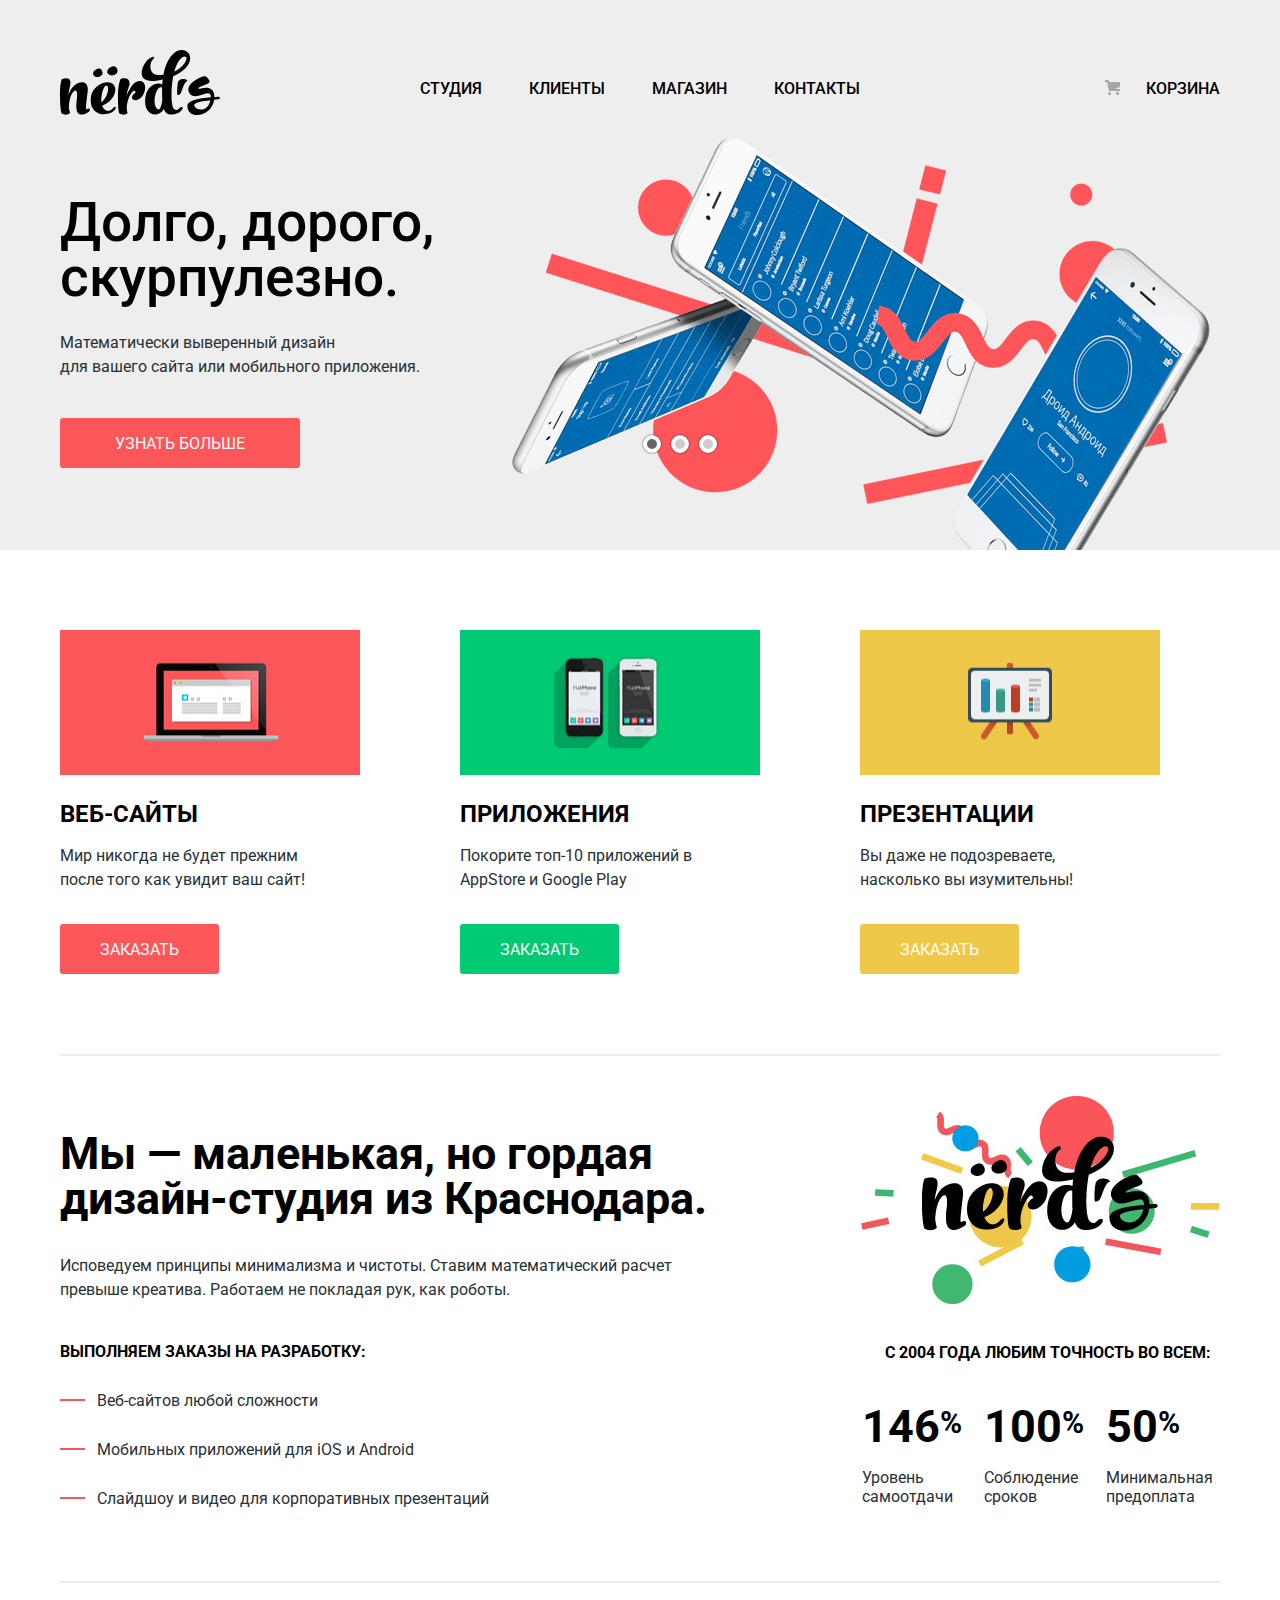
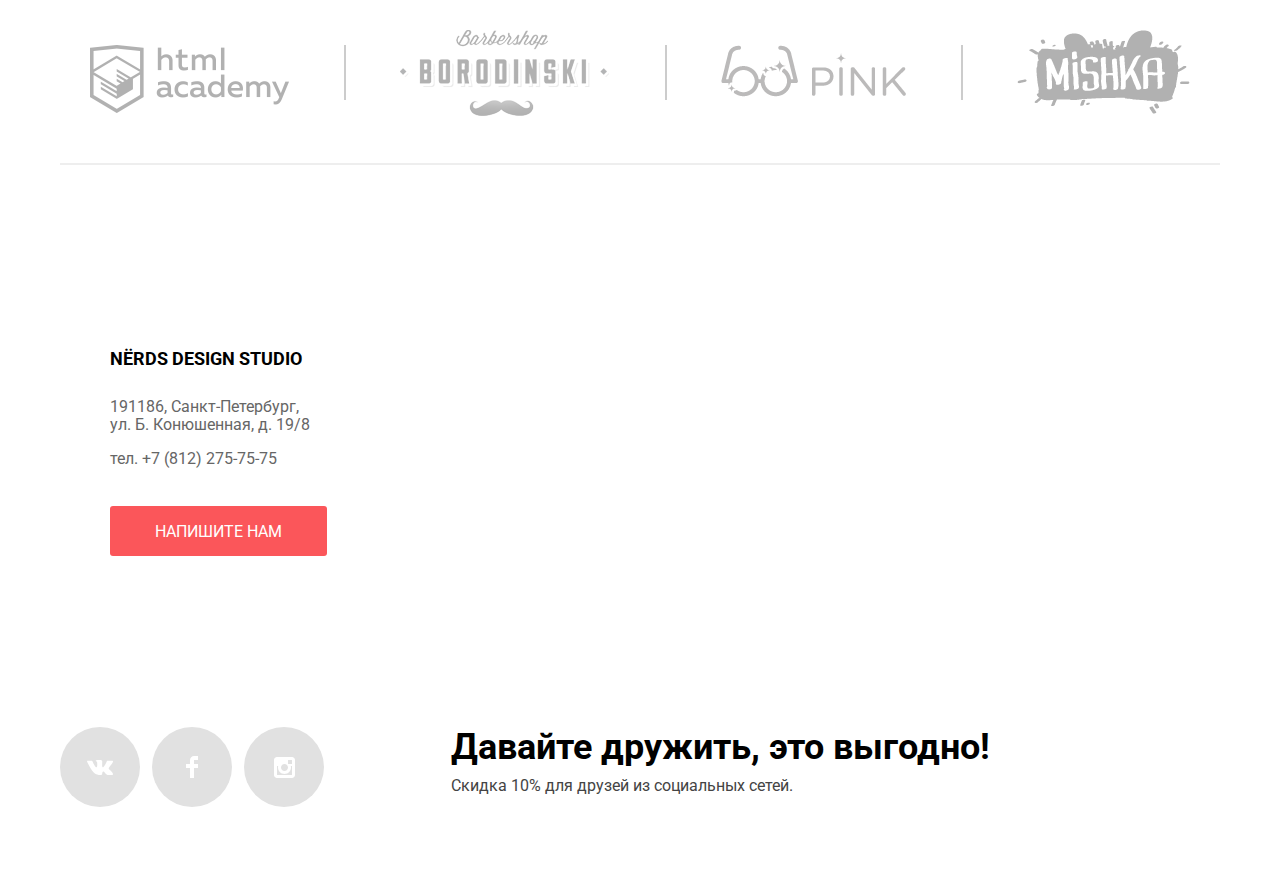
==== commit 99feb746: "Скрипт открытия окна" ====
--- a/index.html
+++ b/index.html
@@ -100,7 +100,7 @@
 					</ul>
 				</div>
 				<div class="wrapper-studio">
-					<table class="studio-table" width="360">
+					<table class="studio-table">
 						<caption>с 2004 года Любим точность во всем:</caption>
 						<tr>
 							<td><strong>146</strong><sup>%</sup></td>
@@ -144,12 +144,12 @@
 					ул. Б. Конюшенная, д. 19/8
 					</p>
 					<p>тел. +7 (812) 275-75-75</p>
-					<a class="button" href="#open-modal" title="Написать письмо">Напишите нам</a>
+					<a class="button modal-open" href="#" title="Написать письмо">Напишите нам</a>
 				</div>
 			</div>
 			<iframe src="https://yandex.ru/map-widget/v1/?um=constructor%3A1c86262f30f2a0dd16f19cb515d6ae26f671a3a46655e32dbae77481164a32fb&amp;source=constructor"></iframe>
 		</section>
-		<section class="modal" id="open-modal">
+		<section class="modal">
 			<div class="modal-message">
 			<h2>Напишите нам</h2>
 			<form class="message" action="https://echo.htmlacademy.ru" method="post">
@@ -166,7 +166,7 @@
 					<textarea name="message" id="message-field" placeholder="В свободной форме" onfocus="placeholder='';" onblur="placeholder='В свободной форме';"></textarea>
 				</p>
 				<button type="submit" class="modal-button button">Отправить</button>
-				<a href="#close" class="modal-close">&#10006;</a>
+				<button class="modal-close" type="button" title="Закрыть">&#10006;</button>
 			</form>
 			</div>
 		</section>
@@ -174,9 +174,9 @@
 	<footer class="ftr-main">
 		<div class="layout-positioner">
 			<ul class="social-menu">
-				<li><a href="#" title="Мы В Контакте" target="_blank"><img src="img/vk-icon.svg" alt="В Контакте"></a></li>
-				<li><a href="#" title="Мы в Фейсбуке" target="_blank"><img src="img/fb-icon.svg" alt="Фейсбук"></a></li>
-				<li><a href="#" title="Мы в Инстаграм" target="_blank"><img src="img/insta-icon.svg" alt="Инстаграм"></a></li>
+				<li><a href="#" title="Мы В Контакте" target="_blank"><img src="img/vk-icon.svg" width="26" height="15" alt="В Контакте"></a></li>
+				<li><a href="#" title="Мы в Фейсбуке" target="_blank"><img src="img/fb-icon.svg" width="12" height="22" alt="Фейсбук"></a></li>
+				<li><a href="#" title="Мы в Инстаграм" target="_blank"><img src="img/insta-icon.svg" width="21" height="21" alt="Инстаграм"></a></li>
 			</ul>
 			<div class="promo">
 				<p><strong>Давайте дружить, это выгодно!</strong><br>
@@ -184,5 +184,6 @@
 			</div>
 		</div>
 	</footer>
+	<script src="js/script.js"></script>
   </body>
 </html>
--- a/css/style.css
+++ b/css/style.css
@@ -269,6 +269,7 @@
     display: flex;
     list-style: none;
     margin: 0;
+    padding: 0;
     padding-top: 80px;
     padding-bottom: 80px;
     border-bottom: 2px solid #eee;
@@ -411,9 +412,6 @@
     margin-bottom: 25px;
   }
 
-  table {
-  }
-
   .studio-table caption {
     margin-bottom: 50px;
   }
@@ -426,7 +424,7 @@
   }
 
   .studio-table td {
-    padding: 5px 10px 15px 0;
+    padding: 5px 20px 15px 0;
     text-align: left;
     line-height: 1.2;
   }
@@ -450,36 +448,53 @@
     display: -ms-flexbox;
     display: flex;
     -ms-flex-pack: distribute;
-        justify-content: space-between;
+        -webkit-box-pack: justify;
+            justify-content: space-between;
+    -webkit-box-align: center;
+        -ms-flex-align: center;
+            align-items: center;
     list-style: none;
     margin: 0;
-    padding: 45px 30px 37px 30px;
+    padding: 47px 30px;
     border-top: 2px solid #eee;
     border-bottom: 2px solid #eee;
   }
 
   .partner-item {
+    position: relative;
+    height: 86px;
+    vertical-align: middle;
+    -webkit-box-sizing: border-box;
+            box-sizing: border-box;
+  }
+
+  .partner-item:not(:first-child)::after {
+    content: "";
+    position: absolute;
+    top: 15px;
+    left: -56px;
+    display: block;
+    width: 2px;
+    height: 55px;
+    opacity: 1;
+    background-color: #ccc;
+  }
+
+  .partner-item:first-child,
+  .partner-item:nth-child(3) {
+    padding-top: 15px;
+  }
+
+  .partner-item img {
     opacity: 0.3;
   }
 
-  .partner-item:hover {
+  .partner-item:hover img {
     opacity: 1;
   }
 
-  .partner-item:active {
+  .partner-item:active img {
     opacity: 0.1;
-  }
-
-  .partner-item:first-child {
-    margin-top: 17px;
-  }
-
-  .partner-item:nth-child(3) img{
-    margin-top: 17px;
-  }
-
-  .partner-item:last-child {
-    margin-top: 7px;
   }
 
   .contacts {
@@ -507,7 +522,7 @@
 
   .wrapper-contacts {
     position: relative;
-    width: 1200px;
+    width: 1160px;
     height: 420px;
     margin: 0 auto;
   }
@@ -964,9 +979,8 @@
     z-index: 5000;
   }
 
-  .modal:target {
+  .modal-show {
     display: block;
-    pointer-events: auto;
   }
 
   .modal-message {
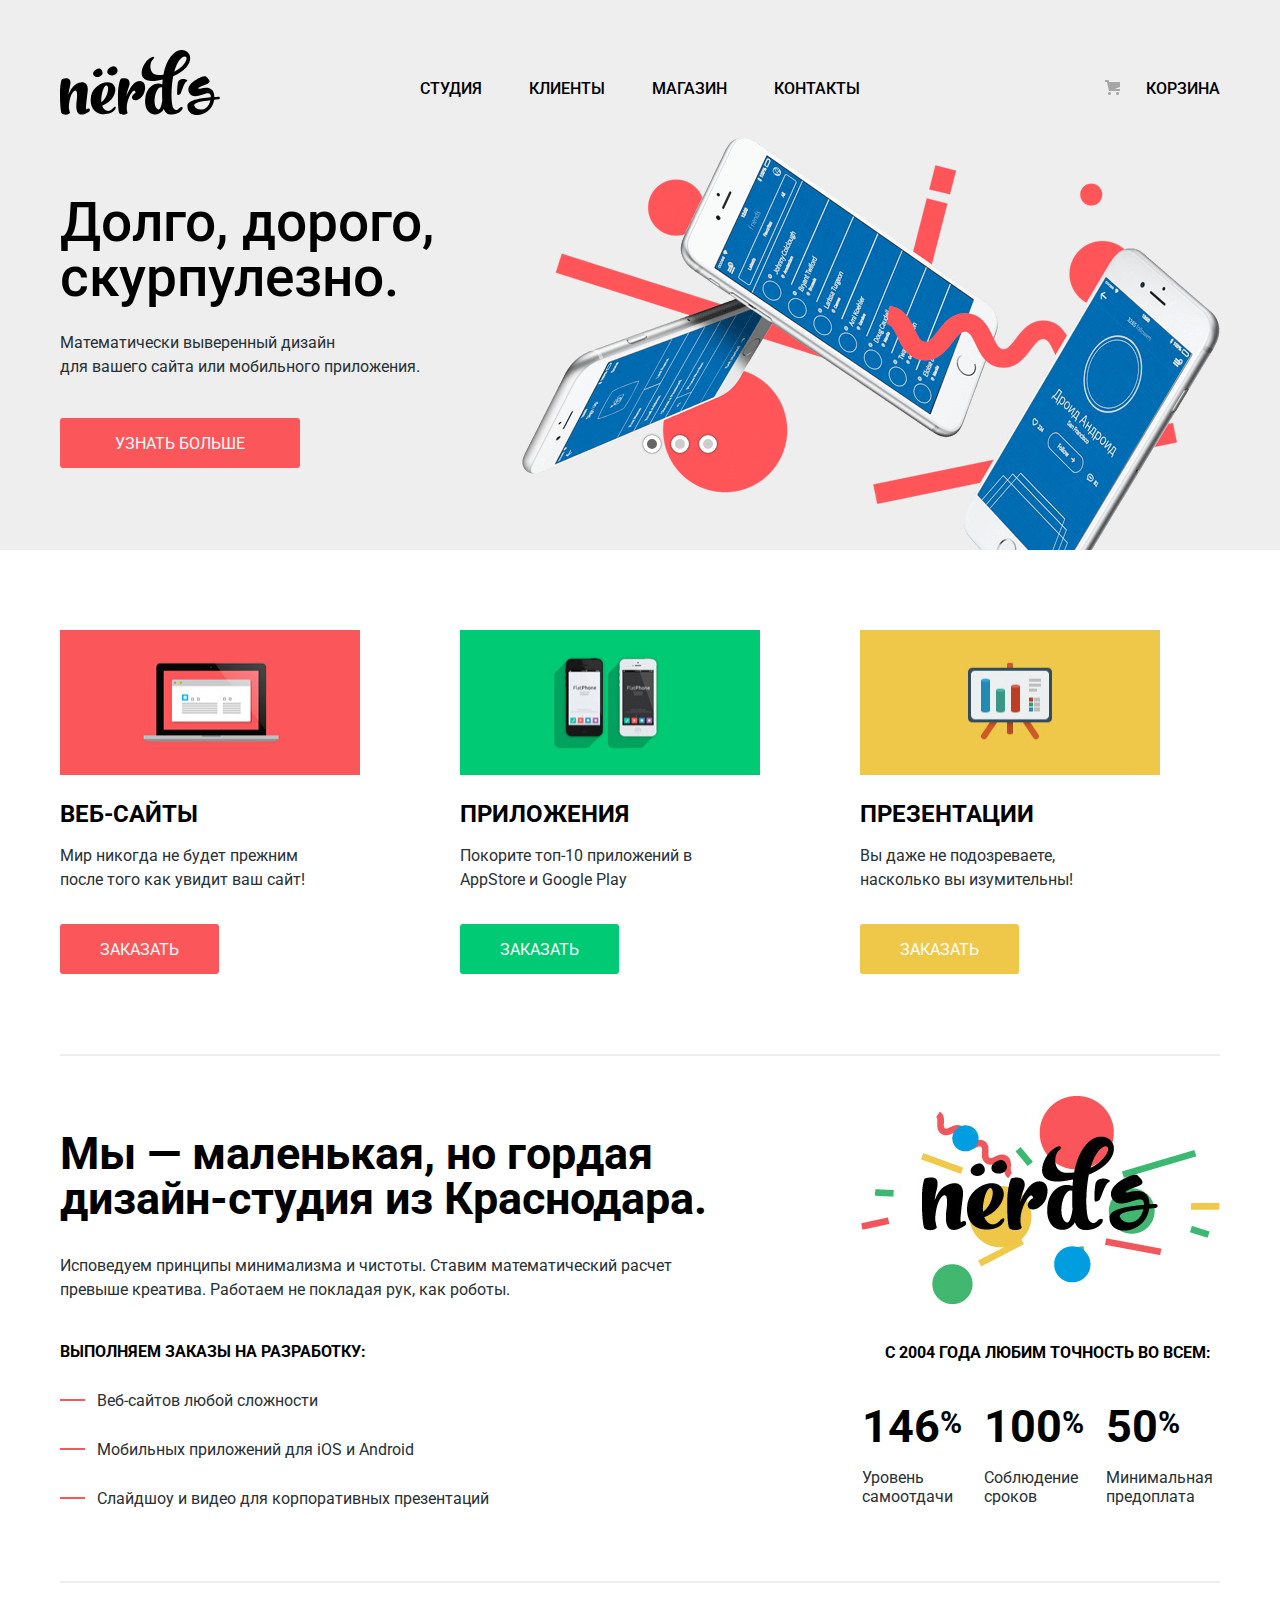
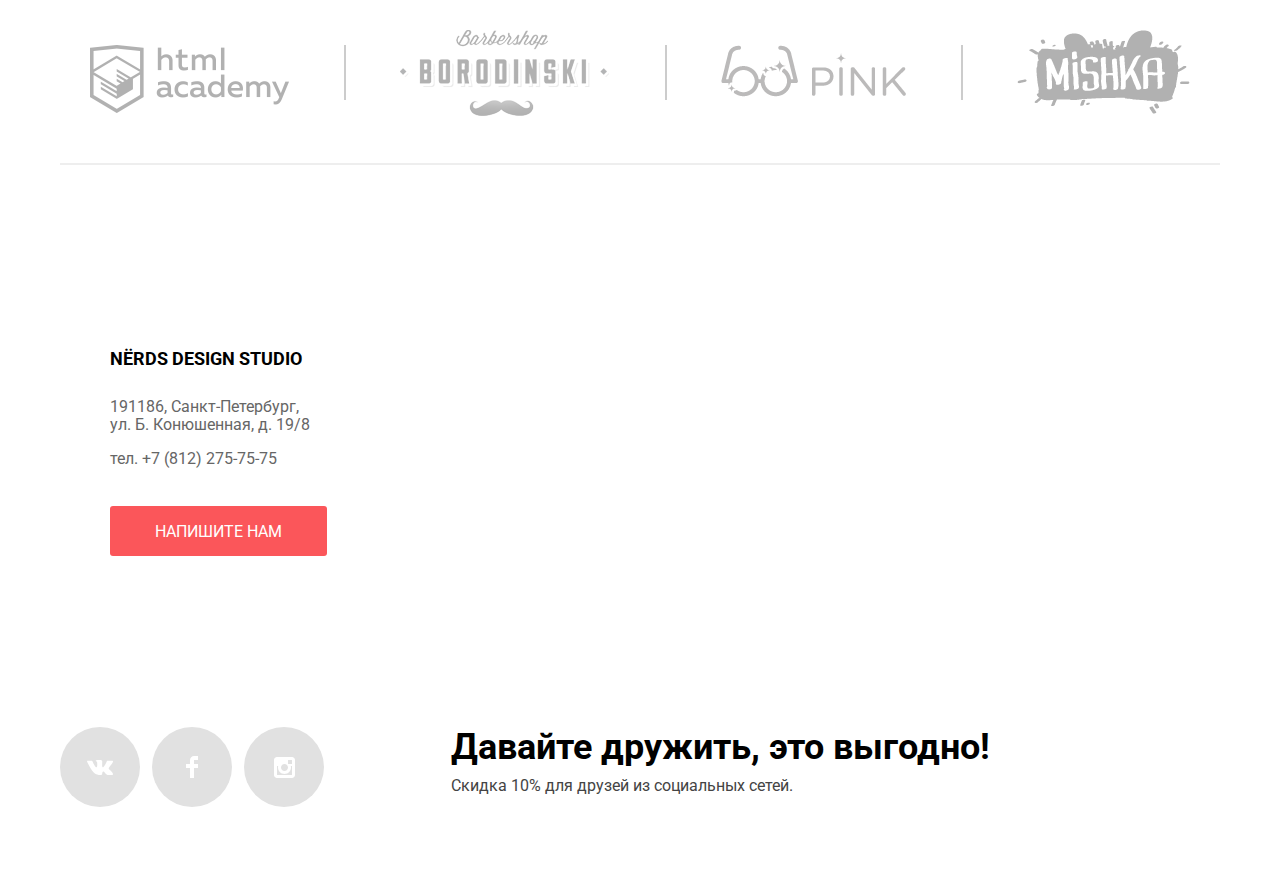
==== commit cbf90d15: "Правки." ====
--- a/index.html
+++ b/index.html
@@ -43,21 +43,21 @@
 							<div class="wrapper-slide">
 								<p>Долго, дорого, скурпулезно.</p>
 								<p>Математически выверенный дизайн<br> для вашего сайта или мобильного приложения.</p>
-								<a class="button btn-slide" href="#" title="Подробнее">Узнать больше</a>
+								<a class="button btn-slide" href="#">Узнать больше</a>
 							</div>
 						</div>
 						<div class="feature-slide slide-second">
 							<div class="wrapper-slide">
 								<p>Любим математику как никто другой</p>
 								<p>Никакого креатива, только математические формулы<br> для расчета идеальных пропорций.</p>
-								<a class="button btn-slide" href="#" title="Подробнее">Узнать больше</a>
+								<a class="button btn-slide" href="#">Узнать больше</a>
 							</div>
 						</div>
 						<div class="feature-slide slide-third">
 							<div class="wrapper-slide">
 								<p>Только ночь, только хардкор</p>
 								<p>Работать днем, как все? Мы против этого.<br> Ближе к полуночи работа только начинается.</p>
-								<a class="button btn-slide" href="#" title="Подробнее">Узнать больше</a>
+								<a class="button btn-slide" href="#">Узнать больше</a>
 							</div>
 						</div>
 					</div>
@@ -71,17 +71,17 @@
 					<li class="advant-item">
 						<h3>Веб-сайты</h3>
 						<p>Мир никогда не будет прежним<br> после того как увидит ваш сайт!</p>
-						<a class="button" href="#" title="Оформить заказ">Заказать</a>
+						<a class="button" href="#">Заказать</a>
 					</li>
 					<li class="advant-item">
 						<h3>Приложения</h3>
 						<p>Покорите топ-10 приложений в AppStore и Google Play</p>
-						<a class="button btn-green" href="#" title="Оформить заказ">Заказать</a>
+						<a class="button btn-green" href="#">Заказать</a>
 					</li>
 					<li class="advant-item">
 						<h3>Презентации</h3>
 						<p>Вы даже не подозреваете,<br> насколько вы изумительны!</p>
-						<a class="button btn-yellow" href="#" title="Оформить заказ">Заказать</a>
+						<a class="button btn-yellow" href="#">Заказать</a>
 					</li>
 				</ul>
 			</div>
@@ -165,7 +165,7 @@
 					<label for="message-field">Текст письма:</label>
 					<textarea name="message" id="message-field" placeholder="В свободной форме" onfocus="placeholder='';" onblur="placeholder='В свободной форме';"></textarea>
 				</p>
-				<button type="submit" class="modal-button button">Отправить</button>
+				<button class="modal-button button" type="submit">Отправить</button>
 				<button class="modal-close" type="button" title="Закрыть">&#10006;</button>
 			</form>
 			</div>
--- a/css/style.css
+++ b/css/style.css
@@ -224,7 +224,7 @@
   }
 
   .feature-slide {
-    width: 1180px;
+    width: 1190px;
     float: left;
   }
 
@@ -791,6 +791,11 @@
     border-top-right-radius: 5px;
   }
 
+  .catalog-item img {
+    width: 360px;
+    height: 575px;
+  }
+
   .catalog-item:hover {
     background-color: #4d4d4d;
     -webkit-box-shadow: 0 5px 20px -5px rgba(0, 0, 0, 0.685);
@@ -981,6 +986,11 @@
 
   .modal-show {
     display: block;
+    animation: scale 0.3s;
+  }
+
+  .modal-error {
+    animation: shake 0.6s;
   }
 
   .modal-message {
@@ -1087,4 +1097,48 @@
     padding: 17px 80px 15px 80px;
     cursor: pointer;
     outline: none;
+  }
+
+  @keyframes scale {
+    0% {
+      transform: scale(0);
+    }
+  
+    25% {
+      transform: scale(0.25);
+    }
+
+    50% {
+      transform: scale(0.5);
+    }
+  
+    75% {
+      transform: scale(0.75);
+    }
+
+    100% {
+      transform: scale(1);
+    }
+  }
+
+  @keyframes shake {
+    0%,
+    100% {
+      transform: translateX(0);
+    }
+  
+    10%,
+    30%,
+    50%,
+    70%,
+    90% {
+      transform: translateX(-10px);
+    }
+  
+    20%,
+    40%,
+    60%,
+    80% {
+      transform: translateX(10px);
+    }
   }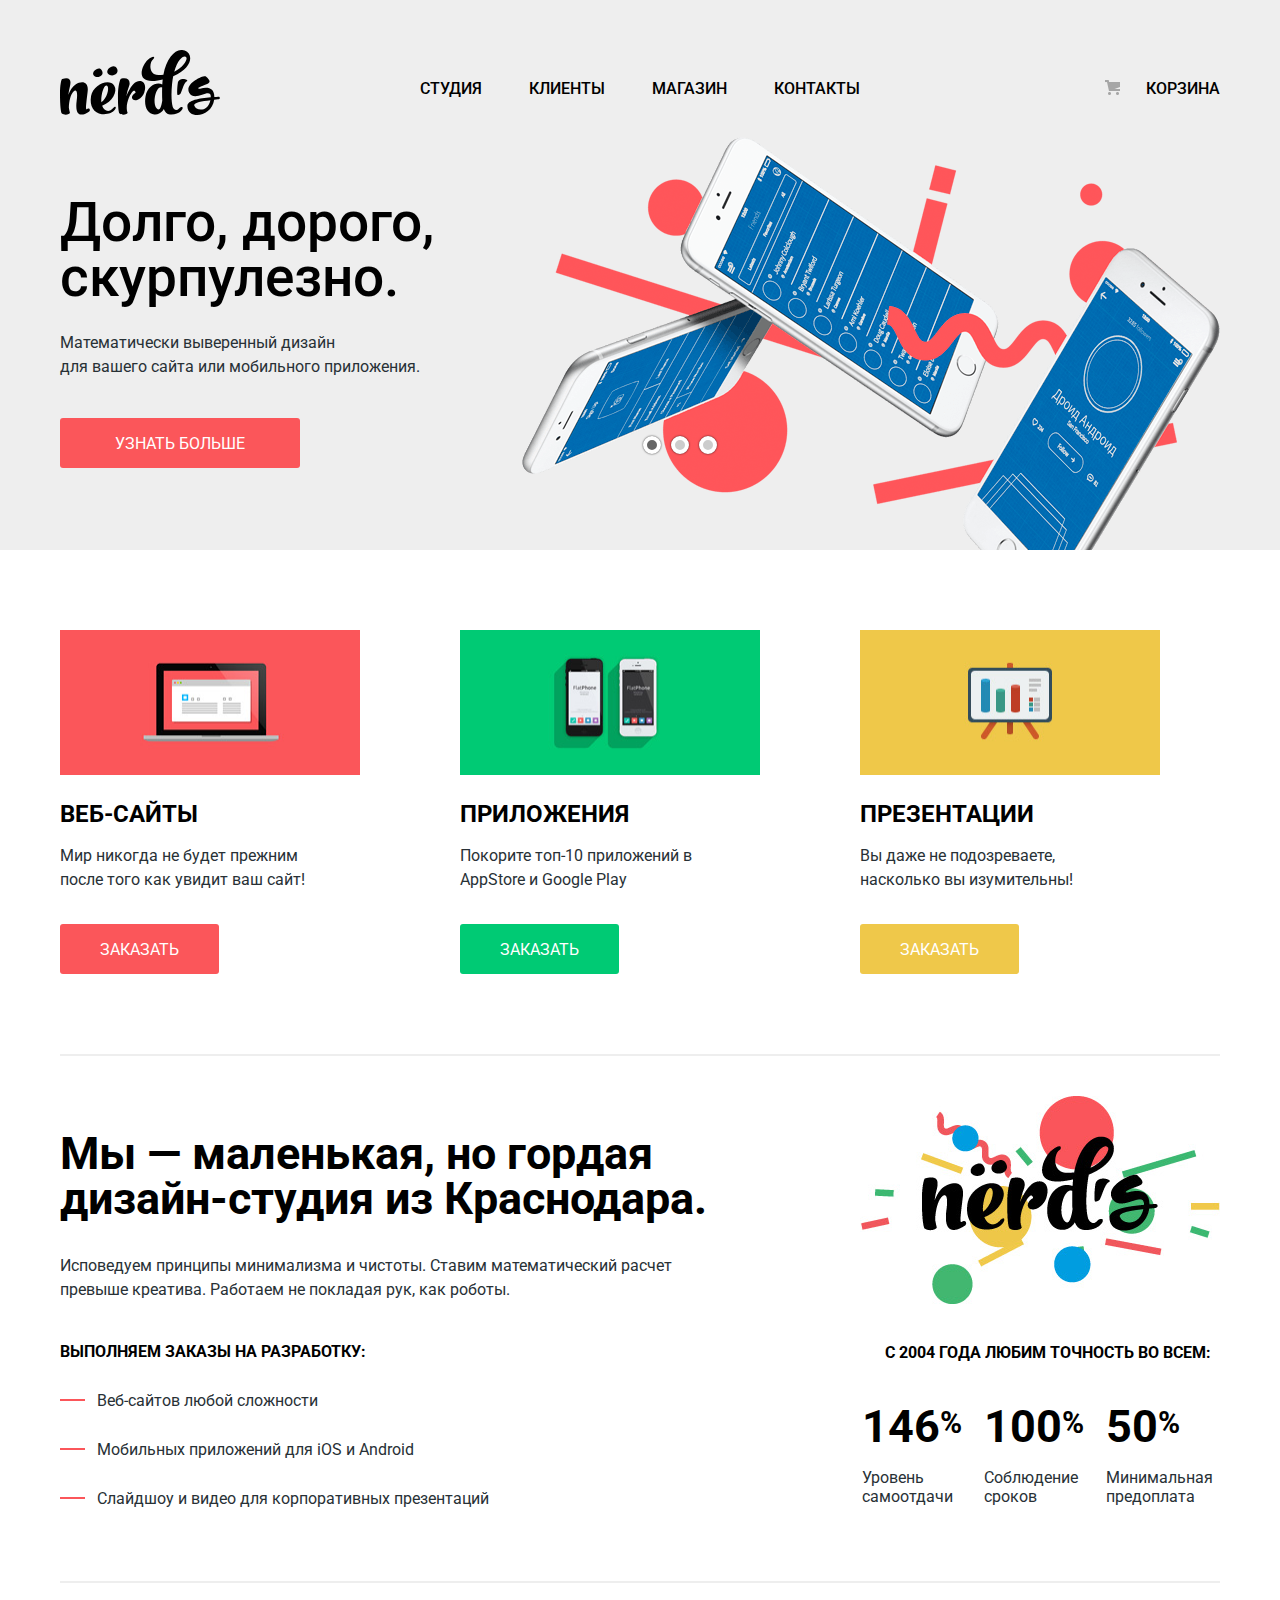
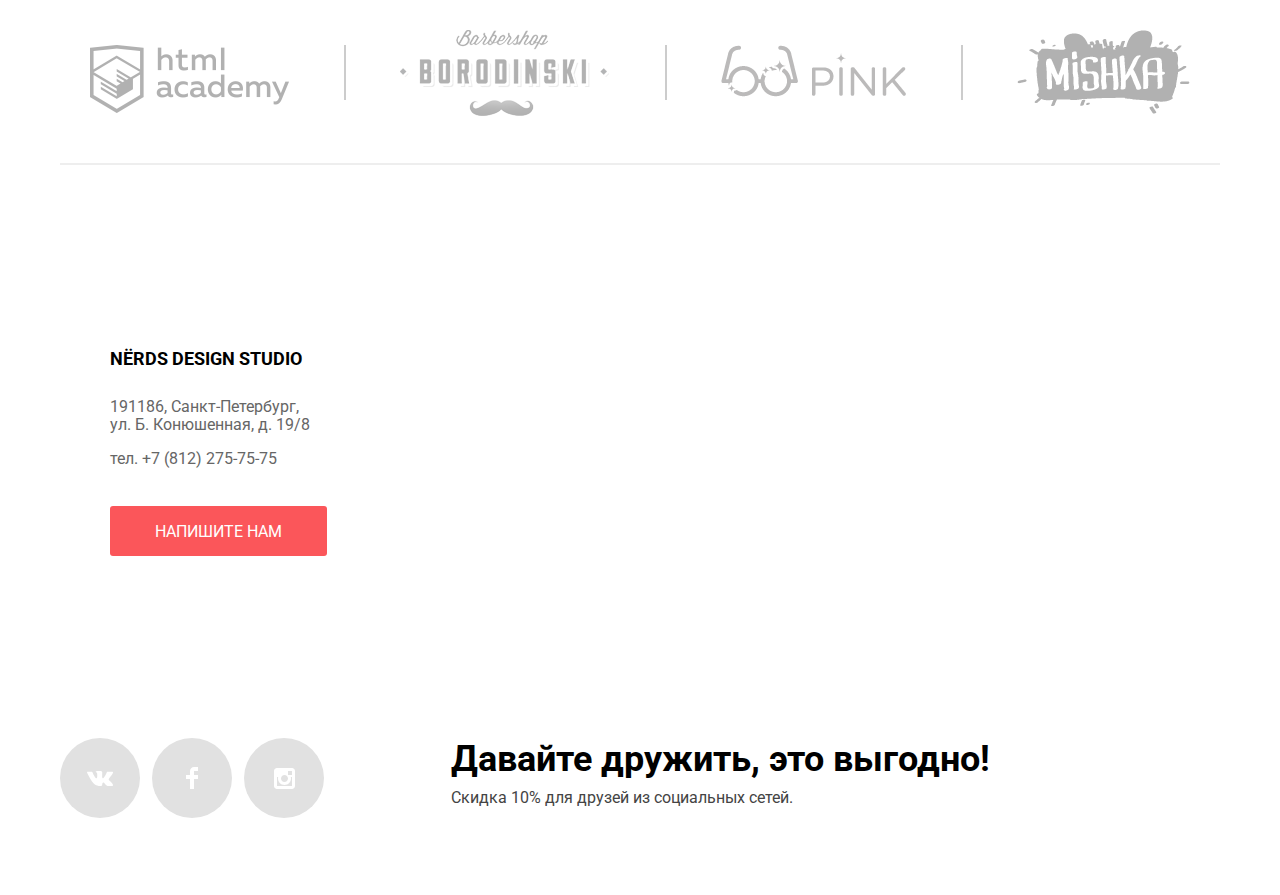
==== commit 1998857f: "Дороботки после предзащиты" ====
--- a/index.html
+++ b/index.html
@@ -33,9 +33,9 @@
 				<input type="radio" id="btn-2" name="toggle">
 				<input type="radio" id="btn-3" name="toggle">
 				<div class="slider-controls">
-					<label for="btn-1" title="Следующий слайд"></label>
-					<label for="btn-2" title="Следующий слайд"></label>
-					<label for="btn-3" title="Следующий слайд"></label>
+					<label for="btn-1" aria-label="Следующий слайд"></label>
+					<label for="btn-2" aria-label="Следующий слайд"></label>
+					<label for="btn-3" aria-label="Следующий слайд"></label>
 				</div>
 				<div class="slider-inner">
 					<div class="features">
@@ -70,7 +70,7 @@
 				<ul class="advant-list">
 					<li class="advant-item">
 						<h3>Веб-сайты</h3>
-						<p>Мир никогда не будет прежним<br> после того как увидит ваш сайт!</p>
+						<p>Мир никогда не будет прежним после того как увидит ваш сайт!</p>
 						<a class="button" href="#">Заказать</a>
 					</li>
 					<li class="advant-item">
@@ -80,7 +80,7 @@
 					</li>
 					<li class="advant-item">
 						<h3>Презентации</h3>
-						<p>Вы даже не подозреваете,<br> насколько вы изумительны!</p>
+						<p>Вы даже не подозреваете, насколько вы изумительны!</p>
 						<a class="button btn-yellow" href="#">Заказать</a>
 					</li>
 				</ul>
@@ -144,12 +144,12 @@
 					ул. Б. Конюшенная, д. 19/8
 					</p>
 					<p>тел. +7 (812) 275-75-75</p>
-					<a class="button modal-open" href="#" title="Написать письмо">Напишите нам</a>
+					<a class="button modal-open" href="#open-modal" title="Написать письмо">Напишите нам</a>
 				</div>
 			</div>
 			<iframe src="https://yandex.ru/map-widget/v1/?um=constructor%3A1c86262f30f2a0dd16f19cb515d6ae26f671a3a46655e32dbae77481164a32fb&amp;source=constructor"></iframe>
 		</section>
-		<section class="modal">
+		<section class="modal" id="open-modal">
 			<div class="modal-message">
 			<h2>Напишите нам</h2>
 			<form class="message" action="https://echo.htmlacademy.ru" method="post">
@@ -166,7 +166,7 @@
 					<textarea name="message" id="message-field" placeholder="В свободной форме" onfocus="placeholder='';" onblur="placeholder='В свободной форме';"></textarea>
 				</p>
 				<button class="modal-button button" type="submit">Отправить</button>
-				<button class="modal-close" type="button" title="Закрыть">&#10006;</button>
+				<a class="modal-close" href="#close" title="Закрыть">&#10006;</a>
 			</form>
 			</div>
 		</section>
@@ -174,12 +174,12 @@
 	<footer class="ftr-main">
 		<div class="layout-positioner">
 			<ul class="social-menu">
-				<li><a href="#" title="Мы В Контакте" target="_blank"><img src="img/vk-icon.svg" width="26" height="15" alt="В Контакте"></a></li>
-				<li><a href="#" title="Мы в Фейсбуке" target="_blank"><img src="img/fb-icon.svg" width="12" height="22" alt="Фейсбук"></a></li>
-				<li><a href="#" title="Мы в Инстаграм" target="_blank"><img src="img/insta-icon.svg" width="21" height="21" alt="Инстаграм"></a></li>
+				<li><a class="social-link" href="#" aria-label="Мы В Контакте" target="_blank"><img src="img/vk-icon.svg" width="26" height="15" alt="В Контакте"></a></li>
+				<li><a class="social-link" href="#" aria-label="Мы в Фейсбуке" target="_blank"><img src="img/fb-icon.svg" width="12" height="22" alt="Фейсбук"></a></li>
+				<li><a class="social-link" href="#" aria-label="Мы в Инстаграм" target="_blank"><img src="img/insta-icon.svg" width="21" height="21" alt="Инстаграм"></a></li>
 			</ul>
 			<div class="promo">
-				<p><strong>Давайте дружить, это выгодно!</strong><br>
+				<p><strong>Давайте дружить, это выгодно!</strong>
 				Скидка 10% для друзей из социальных сетей.</p>
 			</div>
 		</div>
--- a/css/style.css
+++ b/css/style.css
@@ -179,6 +179,7 @@
 
   .slider-controls label {
     display: inline-block;
+    vertical-align: top;
     margin: 0 3px;
     width: 10px;
     height: 10px;
@@ -310,6 +311,7 @@
   }
 
   .advant-item p {
+    width: 90%;
     margin-top: 0;
     margin-bottom: 32px;
   }
@@ -516,7 +518,7 @@
     z-index: 1;
   }
 
-  .inner .contacts iframe {
+  .inner iframe {
     top: 60px;
   }
 
@@ -572,7 +574,7 @@
   }
 
   .filters {
-    min-width: 260px;
+    width: 260px;
   }
 
   .filters fieldset {
@@ -586,6 +588,7 @@
   }
 
   .filters legend {
+    margin-bottom: 7px;
     color: #000;
     font-weight: 700;
     font-size: 18px;
@@ -593,8 +596,82 @@
     text-transform: uppercase;
   }
 
+  .filter .filter-slider {
+    margin-bottom: 55px;
+  }
+
   .filter-slider legend {
-    margin-bottom: 60px;
+    margin-bottom: 48px;
+  }
+
+  .range-controls {
+    position: relative;
+    height: 41px;
+    margin-bottom: 15px;
+    padding-top: 39px;
+    padding-right: 20px;
+    padding-left: 20px;
+    background-color: #f1f1f1;
+    border-radius: 5px;
+  }
+
+  .range-controls .scale {
+    height: 2px;
+    background: #d7dcde;
+  }
+
+  .range-controls .bar {
+    width: 70%;
+    height: 2px;
+    background: #00ca74;
+  }
+
+  .range-controls .toggle {
+    position: absolute;
+    top: 31px;
+    left: 0;
+    width: 4px;
+    height: 4px;
+    padding: 0;
+    border: 8px solid #ffffff;
+    background-color: #ababab;
+    border-radius: 50%;
+    -webkit-box-shadow: 0 2px 1px 0 #cfcfcf;
+            box-shadow: 0 2px 1px 0 #cfcfcf;
+    cursor: pointer;
+  }
+
+  .range-controls .toggle-min {
+    left: 18px;
+  }
+  
+  .range-controls .toggle-max {
+    left: 160px;
+  }
+
+  .price-controls {
+    font-size: 0;
+  }
+
+  .price-controls label {
+    display: inline-block;
+    width: 50%;
+    font-size: 16px;
+    text-transform: uppercase;
+  }
+
+  .price-controls input {
+    width: 60px;
+    margin-left: 10px;
+    padding: 10px 10px;
+    text-align: center;
+    border: none;
+    border-radius: 5px;
+    background: #f1f1f1;
+  }
+
+  .max-price {
+    text-align: right;
   }
 
   .filter-option {
@@ -671,6 +748,7 @@
   }
 
   .filter-button {
+    margin-top: 10px;
     padding: 17px 90px 15px 90px;
     font-weight: 500;
     color: #000;
@@ -721,6 +799,7 @@
 
   .sort li {
     display: inline-block;
+    vertical-align: top;
     margin-left: 21px;
   }
 
@@ -756,6 +835,10 @@
   }
 
   .sort a:active {
+    color: #000;
+  }
+
+  .sort .active {
     color: #000;
   }
 
@@ -838,7 +921,8 @@
   }
 
   .catalog-item-hidden p {
-    margin-bottom: 30px;
+    width: 63%;
+    margin: 0 auto 30px;
     color: #666;
     font-size: 16px;
     line-height: 18px;
@@ -904,8 +988,8 @@
   }
 
   .ftr-main {
-    padding-top: 50px;
-    padding-bottom: 55px;
+    padding-top: 60px;
+    padding-bottom: 65px;
   }
 
   .ftr-main .layout-positioner {
@@ -926,10 +1010,12 @@
 
   .social-menu li {
     display: inline-block;
-  }
-
-  .social-menu a {
+    vertical-align: top;
+  }
+
+  .social-link {
     display: inline-block;
+    vertical-align: top;
     width: 80px;
     height: 80px;
     margin-right: 8px;
@@ -947,31 +1033,39 @@
     vertical-align: middle;
   } 
 
-  .social-menu a:hover,
-  .social-menu a:focus {
+  .social-link:hover,
+  .social-link:focus {
     background-color: #e74246;
   }
 
-  .social-menu a:active {
+  .social-link:active {
     background-color: #d7373b;
     -webkit-box-shadow: inset 0 3px #c13135;
             box-shadow: inset 0 3px #c13135;
   }
 
-  .social-menu a:active img {
+  .social-link:active img {
     opacity: 0.5;
   }
 
   .promo strong {
+    margin-bottom: 10px;
     color: #000;
     font-weight: 700;
     font-size: 36px;
+    line-height: 36px;
   }
 
   .promo p {
+    width: 550px;
     color: #444;
     line-height: 32px;
   }
+
+  .modal:target {
+    display: block;
+    pointer-events: auto;
+   }
 
   .modal {
     position: fixed;
@@ -986,11 +1080,13 @@
 
   .modal-show {
     display: block;
-    animation: scale 0.3s;
+    -webkit-animation: scale 0.3s;
+            animation: scale 0.3s;
   }
 
   .modal-error {
-    animation: shake 0.6s;
+    -webkit-animation: shake 0.6s;
+            animation: shake 0.6s;
   }
 
   .modal-message {
@@ -1018,6 +1114,7 @@
 
   .message p {
     display: inline-block;
+    vertical-align: top;
   }
 
   .message p:first-child {
@@ -1099,32 +1196,65 @@
     outline: none;
   }
 
+  @-webkit-keyframes scale {
+    0% {
+      -webkit-transform: scale(0);
+              transform: scale(0);
+    }
+  
+    25% {
+      -webkit-transform: scale(0.25);
+              transform: scale(0.25);
+    }
+
+    50% {
+      -webkit-transform: scale(0.5);
+              transform: scale(0.5);
+    }
+  
+    75% {
+      -webkit-transform: scale(0.75);
+              transform: scale(0.75);
+    }
+
+    100% {
+      -webkit-transform: scale(1);
+              transform: scale(1);
+    }
+  }
+
   @keyframes scale {
     0% {
-      transform: scale(0);
+      -webkit-transform: scale(0);
+              transform: scale(0);
     }
   
     25% {
-      transform: scale(0.25);
+      -webkit-transform: scale(0.25);
+              transform: scale(0.25);
     }
 
     50% {
-      transform: scale(0.5);
+      -webkit-transform: scale(0.5);
+              transform: scale(0.5);
     }
   
     75% {
-      transform: scale(0.75);
+      -webkit-transform: scale(0.75);
+              transform: scale(0.75);
     }
 
     100% {
-      transform: scale(1);
-    }
-  }
-
-  @keyframes shake {
+      -webkit-transform: scale(1);
+              transform: scale(1);
+    }
+  }
+
+  @-webkit-keyframes shake {
     0%,
     100% {
-      transform: translateX(0);
+      -webkit-transform: translateX(0);
+              transform: translateX(0);
     }
   
     10%,
@@ -1132,13 +1262,40 @@
     50%,
     70%,
     90% {
-      transform: translateX(-10px);
+      -webkit-transform: translateX(-10px);
+              transform: translateX(-10px);
     }
   
     20%,
     40%,
     60%,
     80% {
-      transform: translateX(10px);
+      -webkit-transform: translateX(10px);
+              transform: translateX(10px);
+    }
+  }
+
+  @keyframes shake {
+    0%,
+    100% {
+      -webkit-transform: translateX(0);
+              transform: translateX(0);
+    }
+  
+    10%,
+    30%,
+    50%,
+    70%,
+    90% {
+      -webkit-transform: translateX(-10px);
+              transform: translateX(-10px);
+    }
+  
+    20%,
+    40%,
+    60%,
+    80% {
+      -webkit-transform: translateX(10px);
+              transform: translateX(10px);
     }
   }